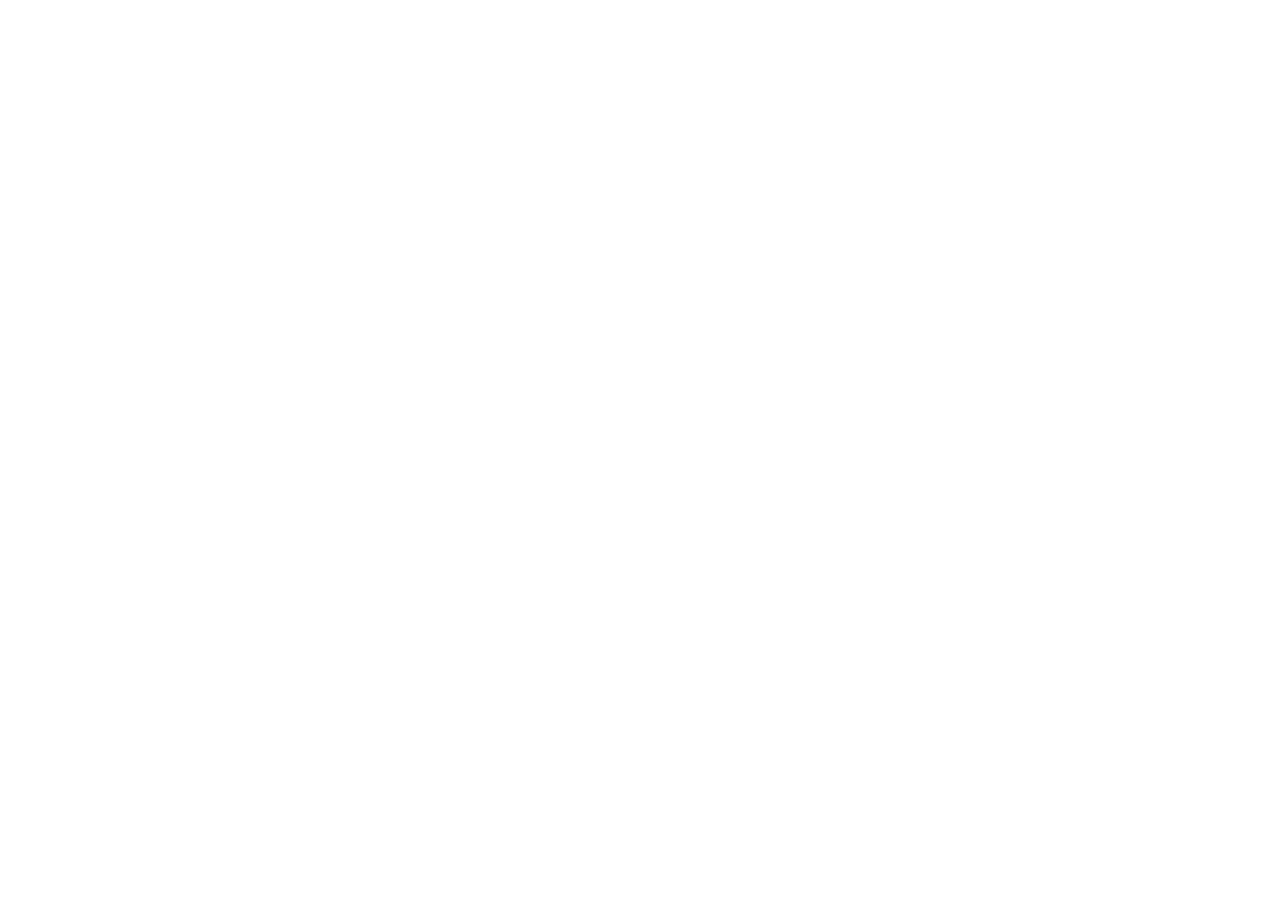
==== index.html @ 8c6da704 "init project" ====
<!DOCTYPE html>
<html lang="en">
<head>
  <meta charset="UTF-8">
  <meta http-equiv="X-UA-Compatible" content="IE=edge">
  <meta name="viewport" content="width=device-width, initial-scale=1.0">
  <title>Document</title>
</head>
<body>
  
</body>
</html>
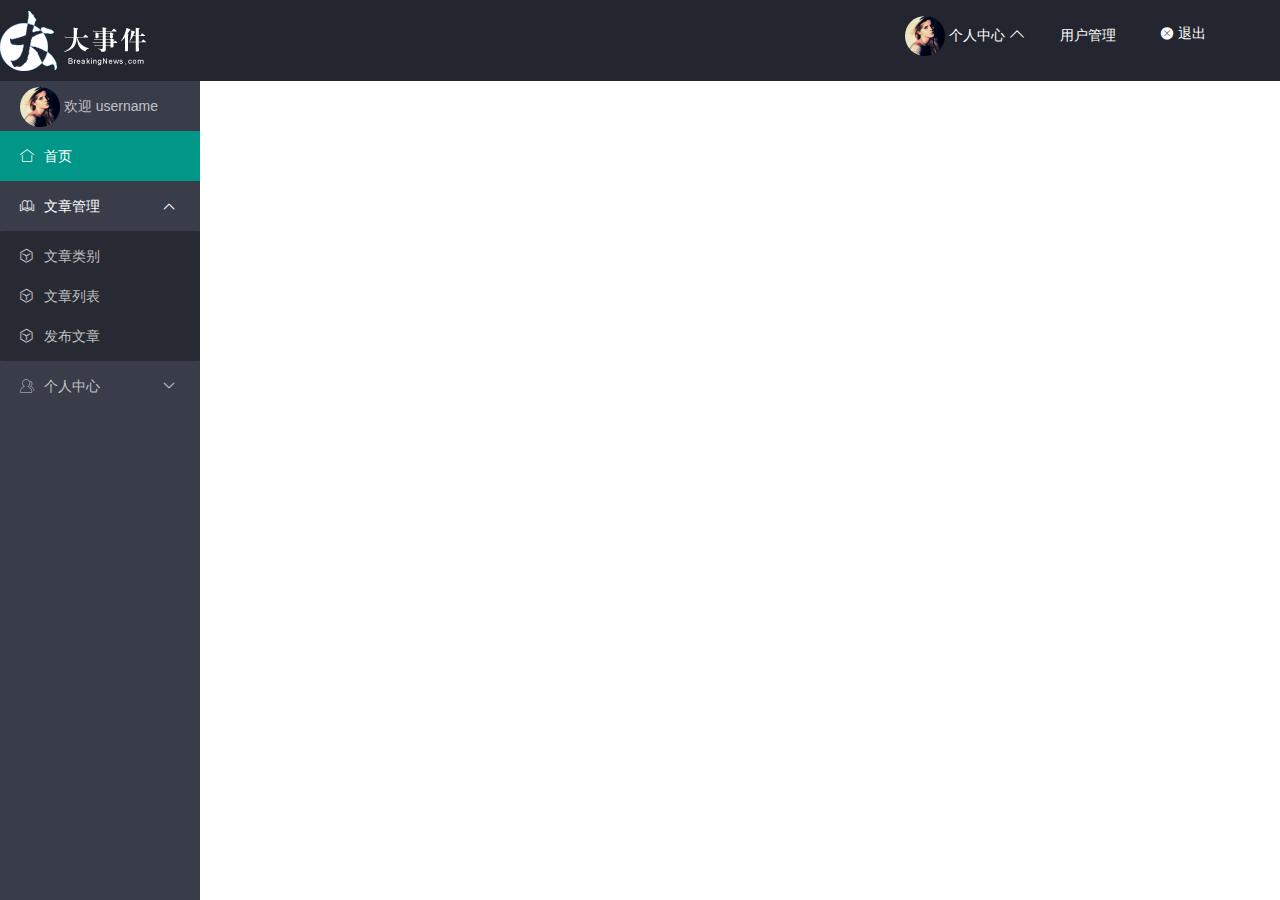
==== commit 08579311: "index.html is over" ====
--- a/index.html
+++ b/index.html
@@ -1,12 +1,72 @@
 <!DOCTYPE html>
 <html lang="en">
+
 <head>
   <meta charset="UTF-8">
   <meta http-equiv="X-UA-Compatible" content="IE=edge">
   <meta name="viewport" content="width=device-width, initial-scale=1.0">
   <title>Document</title>
+  <script src="./assets/lib/jquery.js"></script>
+  <link rel="stylesheet" href="./assets/lib/layui/css/layui.css">
+  <link rel="stylesheet" href="./assets/css/index.css">
+  <script src="./assets/lib/layui/layui.js"></script>
 </head>
+
 <body>
-  
+  <div class="nav">
+    <img class="logo" src="./assets/images/logo.png" alt="">
+    <div class="layui-tab layui-tab-brief" lay-filter="docDemoTabBrief">
+      <ul class="layui-tab-title">
+        <li class=" usernews" id="demo1">
+          <img class="userimg" src="./assets/images/sample.jpg" alt="">
+          <span>个人中心</span>
+          <i class="layui-icon layui-icon-up" id="icon"></i>
+          <i class="layui-icon layui-icon-down" id="icon-down" style="display: none;"></i>
+          <i class="layui-icon layui-font-12"></i>
+        </li>
+        <li class="usermag">
+          <span>用户管理</span>
+        </li>
+        <li class="back">
+          <i class="layui-icon layui-icon-close-fill"></i>
+          <span style="top: -9px !important;">退出</span>
+        </li>
+      </ul>
+    </div>
+  </div>
+  <div class="side">
+    <ul class="layui-nav layui-nav-tree layui-nav-side" lay-filter="test">
+      <!-- 侧边导航: <ul class="layui-nav layui-nav-tree layui-nav-side"> -->
+      <li class="layui-nav-item">
+        <a href="javascript:;"  style="background-color: #393D49 !important;">
+          <img class="userimg" src="./assets/images/sample.jpg" alt="">
+          欢迎<span> username</span>
+        </a>
+      </li>
+      <li class="layui-nav-item layui-this">
+        <a href="#"><i class="layui-icon layui-icon-home"></i>首页</a>
+      </li>
+      <li class="layui-nav-item layui-nav-itemed">
+        <a href="javascript:;"><i class="layui-icon layui-icon-read"></i>文章管理</a>
+        <dl class="layui-nav-child">
+          <dd><a href="javascript:;"><i class="layui-icon layui-icon-component"></i>文章类别</a></dd>
+          <dd><a href="javascript:;"><i class="layui-icon layui-icon-component"></i>文章列表</a></dd>
+          <dd><a href="javascript:;"><i class="layui-icon layui-icon-component"></i>发布文章</a></dd>
+        </dl>
+      </li>
+      <li class="layui-nav-item">
+        <a href="javascript:;"><i class="layui-icon layui-icon-user"></i>个人中心</a>
+        <dl class="layui-nav-child">
+          <dd><a href="javascript:;"><i class="layui-icon layui-icon-component"></i>基本资料</a></dd>
+          <dd><a href="javascript:;"><i class="layui-icon layui-icon-component"></i>更换头像</a></dd>
+          <dd><a href="javascript:;"><i class="layui-icon layui-icon-component"></i>重置密码</a></dd>
+        </dl>
+      </li>
+
+    </ul>
+  </div>
 </body>
+<script src="./assets/js/baseAPI.js"></script>
+<script src="./assets/js/index.js"></script>
+
 </html>--- a/assets/lib/layui/css/layui.css
+++ b/assets/lib/layui/css/layui.css
@@ -0,0 +1 @@
+blockquote,body,button,dd,div,dl,dt,form,h1,h2,h3,h4,h5,h6,input,li,ol,p,pre,td,textarea,th,ul{margin:0;padding:0;-webkit-tap-highlight-color:rgba(0,0,0,0)}a:active,a:hover{outline:0}img{display:inline-block;border:none;vertical-align:middle}li{list-style:none}table{border-collapse:collapse;border-spacing:0}h1,h2,h3{font-weight:400}h4,h5,h6{font-size:100%;font-weight:400}button,input,select,textarea{font-size:100%}button,input,optgroup,option,select,textarea{font-family:inherit;font-size:inherit;font-style:inherit;font-weight:inherit;outline:0}pre{white-space:pre-wrap;white-space:-moz-pre-wrap;white-space:-pre-wrap;white-space:-o-pre-wrap;word-wrap:break-word}body{line-height:1.6;color:#333;color:rgba(0,0,0,.85);font:14px Helvetica Neue,Helvetica,PingFang SC,Tahoma,Arial,sans-serif}hr{height:0;line-height:0;margin:10px 0;padding:0;border:none!important;border-bottom:1px solid #eee!important;clear:both;overflow:hidden;background:0 0}a{color:#333;text-decoration:none}a:hover{color:#777}a cite{font-style:normal;*cursor:pointer}.layui-border-box,.layui-border-box *{box-sizing:border-box}.layui-box,.layui-box *{box-sizing:content-box}.layui-clear{clear:both;*zoom:1}.layui-clear:after{content:'\20';clear:both;*zoom:1;display:block;height:0}.layui-inline{position:relative;display:inline-block;*display:inline;*zoom:1;vertical-align:middle}.layui-edge{position:relative;display:inline-block;vertical-align:middle;width:0;height:0;border-width:6px;border-style:dashed;border-color:transparent;overflow:hidden}.layui-edge-top{top:-4px;border-bottom-color:#999;border-bottom-style:solid}.layui-edge-right{border-left-color:#999;border-left-style:solid}.layui-edge-bottom{top:2px;border-top-color:#999;border-top-style:solid}.layui-edge-left{border-right-color:#999;border-right-style:solid}.layui-elip{text-overflow:ellipsis;overflow:hidden;white-space:nowrap}.layui-disabled,.layui-icon,.layui-unselect{-moz-user-select:none;-webkit-user-select:none;-ms-user-select:none}.layui-disabled,.layui-disabled:hover{color:#d2d2d2!important;cursor:not-allowed!important}.layui-circle{border-radius:100%}.layui-show{display:block!important}.layui-hide{display:none!important}.layui-show-v{visibility:visible!important}.layui-hide-v{visibility:hidden!important}@font-face{font-family:layui-icon;src:url(../font/iconfont.eot?v=256);src:url(../font/iconfont.eot?v=256#iefix) format('embedded-opentype'),url(../font/iconfont.woff2?v=256) format('woff2'),url(../font/iconfont.woff?v=256) format('woff'),url(../font/iconfont.ttf?v=256) format('truetype'),url(../font/iconfont.svg?v=256#layui-icon) format('svg')}.layui-icon{font-family:layui-icon!important;font-size:16px;font-style:normal;-webkit-font-smoothing:antialiased;-moz-osx-font-smoothing:grayscale}.layui-icon-reply-fill:before{content:"\e611"}.layui-icon-set-fill:before{content:"\e614"}.layui-icon-menu-fill:before{content:"\e60f"}.layui-icon-search:before{content:"\e615"}.layui-icon-share:before{content:"\e641"}.layui-icon-set-sm:before{content:"\e620"}.layui-icon-engine:before{content:"\e628"}.layui-icon-close:before{content:"\1006"}.layui-icon-close-fill:before{content:"\1007"}.layui-icon-chart-screen:before{content:"\e629"}.layui-icon-star:before{content:"\e600"}.layui-icon-circle-dot:before{content:"\e617"}.layui-icon-chat:before{content:"\e606"}.layui-icon-release:before{content:"\e609"}.layui-icon-list:before{content:"\e60a"}.layui-icon-chart:before{content:"\e62c"}.layui-icon-ok-circle:before{content:"\1005"}.layui-icon-layim-theme:before{content:"\e61b"}.layui-icon-table:before{content:"\e62d"}.layui-icon-right:before{content:"\e602"}.layui-icon-left:before{content:"\e603"}.layui-icon-cart-simple:before{content:"\e698"}.layui-icon-face-cry:before{content:"\e69c"}.layui-icon-face-smile:before{content:"\e6af"}.layui-icon-survey:before{content:"\e6b2"}.layui-icon-tree:before{content:"\e62e"}.layui-icon-ie:before{content:"\e7bb"}.layui-icon-upload-circle:before{content:"\e62f"}.layui-icon-add-circle:before{content:"\e61f"}.layui-icon-download-circle:before{content:"\e601"}.layui-icon-templeate-1:before{content:"\e630"}.layui-icon-util:before{content:"\e631"}.layui-icon-face-surprised:before{content:"\e664"}.layui-icon-edit:before{content:"\e642"}.layui-icon-speaker:before{content:"\e645"}.layui-icon-down:before{content:"\e61a"}.layui-icon-file:before{content:"\e621"}.layui-icon-layouts:before{content:"\e632"}.layui-icon-rate-half:before{content:"\e6c9"}.layui-icon-add-circle-fine:before{content:"\e608"}.layui-icon-prev-circle:before{content:"\e633"}.layui-icon-read:before{content:"\e705"}.layui-icon-404:before{content:"\e61c"}.layui-icon-carousel:before{content:"\e634"}.layui-icon-help:before{content:"\e607"}.layui-icon-code-circle:before{content:"\e635"}.layui-icon-windows:before{content:"\e67f"}.layui-icon-water:before{content:"\e636"}.layui-icon-username:before{content:"\e66f"}.layui-icon-find-fill:before{content:"\e670"}.layui-icon-about:before{content:"\e60b"}.layui-icon-location:before{content:"\e715"}.layui-icon-up:before{content:"\e619"}.layui-icon-pause:before{content:"\e651"}.layui-icon-date:before{content:"\e637"}.layui-icon-layim-uploadfile:before{content:"\e61d"}.layui-icon-delete:before{content:"\e640"}.layui-icon-play:before{content:"\e652"}.layui-icon-top:before{content:"\e604"}.layui-icon-firefox:before{content:"\e686"}.layui-icon-friends:before{content:"\e612"}.layui-icon-refresh-3:before{content:"\e9aa"}.layui-icon-ok:before{content:"\e605"}.layui-icon-layer:before{content:"\e638"}.layui-icon-face-smile-fine:before{content:"\e60c"}.layui-icon-dollar:before{content:"\e659"}.layui-icon-group:before{content:"\e613"}.layui-icon-layim-download:before{content:"\e61e"}.layui-icon-picture-fine:before{content:"\e60d"}.layui-icon-link:before{content:"\e64c"}.layui-icon-diamond:before{content:"\e735"}.layui-icon-log:before{content:"\e60e"}.layui-icon-key:before{content:"\e683"}.layui-icon-rate-solid:before{content:"\e67a"}.layui-icon-fonts-del:before{content:"\e64f"}.layui-icon-unlink:before{content:"\e64d"}.layui-icon-fonts-clear:before{content:"\e639"}.layui-icon-triangle-r:before{content:"\e623"}.layui-icon-circle:before{content:"\e63f"}.layui-icon-radio:before{content:"\e643"}.layui-icon-align-center:before{content:"\e647"}.layui-icon-align-right:before{content:"\e648"}.layui-icon-align-left:before{content:"\e649"}.layui-icon-loading-1:before{content:"\e63e"}.layui-icon-return:before{content:"\e65c"}.layui-icon-fonts-strong:before{content:"\e62b"}.layui-icon-upload:before{content:"\e67c"}.layui-icon-dialogue:before{content:"\e63a"}.layui-icon-video:before{content:"\e6ed"}.layui-icon-headset:before{content:"\e6fc"}.layui-icon-cellphone-fine:before{content:"\e63b"}.layui-icon-add-1:before{content:"\e654"}.layui-icon-face-smile-b:before{content:"\e650"}.layui-icon-fonts-html:before{content:"\e64b"}.layui-icon-screen-full:before{content:"\e622"}.layui-icon-form:before{content:"\e63c"}.layui-icon-cart:before{content:"\e657"}.layui-icon-camera-fill:before{content:"\e65d"}.layui-icon-tabs:before{content:"\e62a"}.layui-icon-heart-fill:before{content:"\e68f"}.layui-icon-fonts-code:before{content:"\e64e"}.layui-icon-ios:before{content:"\e680"}.layui-icon-at:before{content:"\e687"}.layui-icon-fire:before{content:"\e756"}.layui-icon-set:before{content:"\e716"}.layui-icon-fonts-u:before{content:"\e646"}.layui-icon-triangle-d:before{content:"\e625"}.layui-icon-tips:before{content:"\e702"}.layui-icon-picture:before{content:"\e64a"}.layui-icon-more-vertical:before{content:"\e671"}.layui-icon-bluetooth:before{content:"\e689"}.layui-icon-flag:before{content:"\e66c"}.layui-icon-loading:before{content:"\e63d"}.layui-icon-fonts-i:before{content:"\e644"}.layui-icon-refresh-1:before{content:"\e666"}.layui-icon-rmb:before{content:"\e65e"}.layui-icon-addition:before{content:"\e624"}.layui-icon-home:before{content:"\e68e"}.layui-icon-time:before{content:"\e68d"}.layui-icon-user:before{content:"\e770"}.layui-icon-notice:before{content:"\e667"}.layui-icon-chrome:before{content:"\e68a"}.layui-icon-edge:before{content:"\e68b"}.layui-icon-login-weibo:before{content:"\e675"}.layui-icon-voice:before{content:"\e688"}.layui-icon-upload-drag:before{content:"\e681"}.layui-icon-login-qq:before{content:"\e676"}.layui-icon-snowflake:before{content:"\e6b1"}.layui-icon-heart:before{content:"\e68c"}.layui-icon-logout:before{content:"\e682"}.layui-icon-file-b:before{content:"\e655"}.layui-icon-template:before{content:"\e663"}.layui-icon-transfer:before{content:"\e691"}.layui-icon-auz:before{content:"\e672"}.layui-icon-console:before{content:"\e665"}.layui-icon-app:before{content:"\e653"}.layui-icon-prev:before{content:"\e65a"}.layui-icon-website:before{content:"\e7ae"}.layui-icon-next:before{content:"\e65b"}.layui-icon-component:before{content:"\e857"}.layui-icon-android:before{content:"\e684"}.layui-icon-more:before{content:"\e65f"}.layui-icon-login-wechat:before{content:"\e677"}.layui-icon-shrink-right:before{content:"\e668"}.layui-icon-spread-left:before{content:"\e66b"}.layui-icon-camera:before{content:"\e660"}.layui-icon-note:before{content:"\e66e"}.layui-icon-refresh:before{content:"\e669"}.layui-icon-female:before{content:"\e661"}.layui-icon-male:before{content:"\e662"}.layui-icon-screen-restore:before{content:"\e758"}.layui-icon-password:before{content:"\e673"}.layui-icon-senior:before{content:"\e674"}.layui-icon-theme:before{content:"\e66a"}.layui-icon-tread:before{content:"\e6c5"}.layui-icon-praise:before{content:"\e6c6"}.layui-icon-star-fill:before{content:"\e658"}.layui-icon-rate:before{content:"\e67b"}.layui-icon-template-1:before{content:"\e656"}.layui-icon-vercode:before{content:"\e679"}.layui-icon-service:before{content:"\e626"}.layui-icon-cellphone:before{content:"\e678"}.layui-icon-print:before{content:"\e66d"}.layui-icon-cols:before{content:"\e610"}.layui-icon-wifi:before{content:"\e7e0"}.layui-icon-export:before{content:"\e67d"}.layui-icon-rss:before{content:"\e808"}.layui-icon-slider:before{content:"\e714"}.layui-icon-email:before{content:"\e618"}.layui-icon-subtraction:before{content:"\e67e"}.layui-icon-mike:before{content:"\e6dc"}.layui-icon-light:before{content:"\e748"}.layui-icon-gift:before{content:"\e627"}.layui-icon-mute:before{content:"\e685"}.layui-icon-reduce-circle:before{content:"\e616"}.layui-icon-music:before{content:"\e690"}.layui-main{position:relative;width:1160px;margin:0 auto}.layui-header{position:relative;z-index:1000;height:60px}.layui-header a:hover{transition:all .5s;-webkit-transition:all .5s}.layui-side{position:fixed;left:0;top:0;bottom:0;z-index:999;width:200px;overflow-x:hidden}.layui-side-scroll{position:relative;width:220px;height:100%;overflow-x:hidden}.layui-body{position:relative;left:200px;right:0;top:0;bottom:0;z-index:900;width:auto;box-sizing:border-box}.layui-layout-body{overflow-x:hidden}.layui-layout-admin .layui-header{position:fixed;top:0;left:0;right:0;background-color:#23262e}.layui-layout-admin .layui-side{top:60px;width:200px;overflow-x:hidden}.layui-layout-admin .layui-body{position:absolute;top:60px;padding-bottom:44px}.layui-layout-admin .layui-main{width:auto;margin:0 15px}.layui-layout-admin .layui-footer{position:fixed;left:200px;right:0;bottom:0;z-index:990;height:44px;line-height:44px;padding:0 15px;box-shadow:-1px 0 4px rgb(0 0 0 / 12%);background-color:#fafafa}.layui-layout-admin .layui-logo{position:absolute;left:0;top:0;width:200px;height:100%;line-height:60px;text-align:center;color:#009688;font-size:16px;box-shadow:0 1px 2px 0 rgb(0 0 0 / 15%)}.layui-layout-admin .layui-header .layui-nav{background:0 0}.layui-layout-left{position:absolute!important;left:200px;top:0}.layui-layout-right{position:absolute!important;right:0;top:0}.layui-container{position:relative;margin:0 auto;box-sizing:border-box}.layui-fluid{position:relative;margin:0 auto;padding:0 15px}.layui-row:after,.layui-row:before{content:"";display:block;clear:both}.layui-col-lg1,.layui-col-lg10,.layui-col-lg11,.layui-col-lg12,.layui-col-lg2,.layui-col-lg3,.layui-col-lg4,.layui-col-lg5,.layui-col-lg6,.layui-col-lg7,.layui-col-lg8,.layui-col-lg9,.layui-col-md1,.layui-col-md10,.layui-col-md11,.layui-col-md12,.layui-col-md2,.layui-col-md3,.layui-col-md4,.layui-col-md5,.layui-col-md6,.layui-col-md7,.layui-col-md8,.layui-col-md9,.layui-col-sm1,.layui-col-sm10,.layui-col-sm11,.layui-col-sm12,.layui-col-sm2,.layui-col-sm3,.layui-col-sm4,.layui-col-sm5,.layui-col-sm6,.layui-col-sm7,.layui-col-sm8,.layui-col-sm9,.layui-col-xs1,.layui-col-xs10,.layui-col-xs11,.layui-col-xs12,.layui-col-xs2,.layui-col-xs3,.layui-col-xs4,.layui-col-xs5,.layui-col-xs6,.layui-col-xs7,.layui-col-xs8,.layui-col-xs9{position:relative;display:block;box-sizing:border-box}.layui-col-xs1,.layui-col-xs10,.layui-col-xs11,.layui-col-xs12,.layui-col-xs2,.layui-col-xs3,.layui-col-xs4,.layui-col-xs5,.layui-col-xs6,.layui-col-xs7,.layui-col-xs8,.layui-col-xs9{float:left}.layui-col-xs1{width:8.33333333%}.layui-col-xs2{width:16.66666667%}.layui-col-xs3{width:25%}.layui-col-xs4{width:33.33333333%}.layui-col-xs5{width:41.66666667%}.layui-col-xs6{width:50%}.layui-col-xs7{width:58.33333333%}.layui-col-xs8{width:66.66666667%}.layui-col-xs9{width:75%}.layui-col-xs10{width:83.33333333%}.layui-col-xs11{width:91.66666667%}.layui-col-xs12{width:100%}.layui-col-xs-offset1{margin-left:8.33333333%}.layui-col-xs-offset2{margin-left:16.66666667%}.layui-col-xs-offset3{margin-left:25%}.layui-col-xs-offset4{margin-left:33.33333333%}.layui-col-xs-offset5{margin-left:41.66666667%}.layui-col-xs-offset6{margin-left:50%}.layui-col-xs-offset7{margin-left:58.33333333%}.layui-col-xs-offset8{margin-left:66.66666667%}.layui-col-xs-offset9{margin-left:75%}.layui-col-xs-offset10{margin-left:83.33333333%}.layui-col-xs-offset11{margin-left:91.66666667%}.layui-col-xs-offset12{margin-left:100%}@media screen and (max-width:767.98px){.layui-container{padding:0 15px}.layui-hide-xs{display:none!important}.layui-show-xs-block{display:block!important}.layui-show-xs-inline{display:inline!important}.layui-show-xs-inline-block{display:inline-block!important}}@media screen and (min-width:768px){.layui-container{width:720px}.layui-hide-sm{display:none!important}.layui-show-sm-block{display:block!important}.layui-show-sm-inline{display:inline!important}.layui-show-sm-inline-block{display:inline-block!important}.layui-col-sm1,.layui-col-sm10,.layui-col-sm11,.layui-col-sm12,.layui-col-sm2,.layui-col-sm3,.layui-col-sm4,.layui-col-sm5,.layui-col-sm6,.layui-col-sm7,.layui-col-sm8,.layui-col-sm9{float:left}.layui-col-sm1{width:8.33333333%}.layui-col-sm2{width:16.66666667%}.layui-col-sm3{width:25%}.layui-col-sm4{width:33.33333333%}.layui-col-sm5{width:41.66666667%}.layui-col-sm6{width:50%}.layui-col-sm7{width:58.33333333%}.layui-col-sm8{width:66.66666667%}.layui-col-sm9{width:75%}.layui-col-sm10{width:83.33333333%}.layui-col-sm11{width:91.66666667%}.layui-col-sm12{width:100%}.layui-col-sm-offset1{margin-left:8.33333333%}.layui-col-sm-offset2{margin-left:16.66666667%}.layui-col-sm-offset3{margin-left:25%}.layui-col-sm-offset4{margin-left:33.33333333%}.layui-col-sm-offset5{margin-left:41.66666667%}.layui-col-sm-offset6{margin-left:50%}.layui-col-sm-offset7{margin-left:58.33333333%}.layui-col-sm-offset8{margin-left:66.66666667%}.layui-col-sm-offset9{margin-left:75%}.layui-col-sm-offset10{margin-left:83.33333333%}.layui-col-sm-offset11{margin-left:91.66666667%}.layui-col-sm-offset12{margin-left:100%}}@media screen and (min-width:992px){.layui-container{width:960px}.layui-hide-md{display:none!important}.layui-show-md-block{display:block!important}.layui-show-md-inline{display:inline!important}.layui-show-md-inline-block{display:inline-block!important}.layui-col-md1,.layui-col-md10,.layui-col-md11,.layui-col-md12,.layui-col-md2,.layui-col-md3,.layui-col-md4,.layui-col-md5,.layui-col-md6,.layui-col-md7,.layui-col-md8,.layui-col-md9{float:left}.layui-col-md1{width:8.33333333%}.layui-col-md2{width:16.66666667%}.layui-col-md3{width:25%}.layui-col-md4{width:33.33333333%}.layui-col-md5{width:41.66666667%}.layui-col-md6{width:50%}.layui-col-md7{width:58.33333333%}.layui-col-md8{width:66.66666667%}.layui-col-md9{width:75%}.layui-col-md10{width:83.33333333%}.layui-col-md11{width:91.66666667%}.layui-col-md12{width:100%}.layui-col-md-offset1{margin-left:8.33333333%}.layui-col-md-offset2{margin-left:16.66666667%}.layui-col-md-offset3{margin-left:25%}.layui-col-md-offset4{margin-left:33.33333333%}.layui-col-md-offset5{margin-left:41.66666667%}.layui-col-md-offset6{margin-left:50%}.layui-col-md-offset7{margin-left:58.33333333%}.layui-col-md-offset8{margin-left:66.66666667%}.layui-col-md-offset9{margin-left:75%}.layui-col-md-offset10{margin-left:83.33333333%}.layui-col-md-offset11{margin-left:91.66666667%}.layui-col-md-offset12{margin-left:100%}}@media screen and (min-width:1200px){.layui-container{width:1150px}.layui-hide-lg{display:none!important}.layui-show-lg-block{display:block!important}.layui-show-lg-inline{display:inline!important}.layui-show-lg-inline-block{display:inline-block!important}.layui-col-lg1,.layui-col-lg10,.layui-col-lg11,.layui-col-lg12,.layui-col-lg2,.layui-col-lg3,.layui-col-lg4,.layui-col-lg5,.layui-col-lg6,.layui-col-lg7,.layui-col-lg8,.layui-col-lg9{float:left}.layui-col-lg1{width:8.33333333%}.layui-col-lg2{width:16.66666667%}.layui-col-lg3{width:25%}.layui-col-lg4{width:33.33333333%}.layui-col-lg5{width:41.66666667%}.layui-col-lg6{width:50%}.layui-col-lg7{width:58.33333333%}.layui-col-lg8{width:66.66666667%}.layui-col-lg9{width:75%}.layui-col-lg10{width:83.33333333%}.layui-col-lg11{width:91.66666667%}.layui-col-lg12{width:100%}.layui-col-lg-offset1{margin-left:8.33333333%}.layui-col-lg-offset2{margin-left:16.66666667%}.layui-col-lg-offset3{margin-left:25%}.layui-col-lg-offset4{margin-left:33.33333333%}.layui-col-lg-offset5{margin-left:41.66666667%}.layui-col-lg-offset6{margin-left:50%}.layui-col-lg-offset7{margin-left:58.33333333%}.layui-col-lg-offset8{margin-left:66.66666667%}.layui-col-lg-offset9{margin-left:75%}.layui-col-lg-offset10{margin-left:83.33333333%}.layui-col-lg-offset11{margin-left:91.66666667%}.layui-col-lg-offset12{margin-left:100%}}.layui-col-space1{margin:-.5px}.layui-col-space1>*{padding:.5px}.layui-col-space2{margin:-1px}.layui-col-space2>*{padding:1px}.layui-col-space4{margin:-2px}.layui-col-space4>*{padding:2px}.layui-col-space5{margin:-2.5px}.layui-col-space5>*{padding:2.5px}.layui-col-space6{margin:-3px}.layui-col-space6>*{padding:3px}.layui-col-space8{margin:-4px}.layui-col-space8>*{padding:4px}.layui-col-space10{margin:-5px}.layui-col-space10>*{padding:5px}.layui-col-space12{margin:-6px}.layui-col-space12>*{padding:6px}.layui-col-space14{margin:-7px}.layui-col-space14>*{padding:7px}.layui-col-space15{margin:-7.5px}.layui-col-space15>*{padding:7.5px}.layui-col-space16{margin:-8px}.layui-col-space16>*{padding:8px}.layui-col-space18{margin:-9px}.layui-col-space18>*{padding:9px}.layui-col-space20{margin:-10px}.layui-col-space20>*{padding:10px}.layui-col-space22{margin:-11px}.layui-col-space22>*{padding:11px}.layui-col-space24{margin:-12px}.layui-col-space24>*{padding:12px}.layui-col-space25{margin:-12.5px}.layui-col-space25>*{padding:12.5px}.layui-col-space26{margin:-13px}.layui-col-space26>*{padding:13px}.layui-col-space28{margin:-14px}.layui-col-space28>*{padding:14px}.layui-col-space30{margin:-15px}.layui-col-space30>*{padding:15px}.layui-btn,.layui-input,.layui-select,.layui-textarea,.layui-upload-button{outline:0;-webkit-appearance:none;transition:all .3s;-webkit-transition:all .3s;box-sizing:border-box}.layui-elem-quote{margin-bottom:10px;padding:15px;line-height:1.6;border-left:5px solid #5fb878;border-radius:0 2px 2px 0;background-color:#fafafa}.layui-quote-nm{border-style:solid;border-width:1px;border-left-width:5px;background:0 0}.layui-elem-field{margin-bottom:10px;padding:0;border-width:1px;border-style:solid}.layui-elem-field legend{margin-left:20px;padding:0 10px;font-size:20px;font-weight:300}.layui-field-title{margin:10px 0 20px;border-width:0;border-top-width:1px}.layui-field-box{padding:15px}.layui-field-title .layui-field-box{padding:10px 0}.layui-progress{position:relative;height:6px;border-radius:20px;background-color:#eee}.layui-progress-bar{position:absolute;left:0;top:0;width:0;max-width:100%;height:6px;border-radius:20px;text-align:right;background-color:#5fb878;transition:all .3s;-webkit-transition:all .3s}.layui-progress-big,.layui-progress-big .layui-progress-bar{height:18px;line-height:18px}.layui-progress-text{position:relative;top:-20px;line-height:18px;font-size:12px;color:#5f5f5f}.layui-progress-big .layui-progress-text{position:static;padding:0 10px;color:#fff}.layui-collapse{border-width:1px;border-style:solid;border-radius:2px}.layui-colla-content,.layui-colla-item{border-top-width:1px;border-top-style:solid}.layui-colla-item:first-child{border-top:none}.layui-colla-title{position:relative;height:42px;line-height:42px;padding:0 15px 0 35px;color:#333;background-color:#fafafa;cursor:pointer;font-size:14px;overflow:hidden}.layui-colla-content{display:none;padding:10px 15px;line-height:1.6;color:#5f5f5f}.layui-colla-icon{position:absolute;left:15px;top:0;font-size:14px}.layui-card{margin-bottom:15px;border-radius:2px;background-color:#fff;box-shadow:0 1px 2px 0 rgba(0,0,0,.05)}.layui-card:last-child{margin-bottom:0}.layui-card-header{position:relative;height:42px;line-height:42px;padding:0 15px;border-bottom:1px solid #f6f6f6;color:#333;border-radius:2px 2px 0 0;font-size:14px}.layui-card-body{position:relative;padding:10px 15px;line-height:24px}.layui-card-body[pad15]{padding:15px}.layui-card-body[pad20]{padding:20px}.layui-card-body .layui-table{margin:5px 0}.layui-card .layui-tab{margin:0}.layui-panel{position:relative;border-width:1px;border-style:solid;border-radius:2px;box-shadow:1px 1px 4px rgb(0 0 0 / 8%);background-color:#fff;color:#5f5f5f}.layui-panel-window{position:relative;padding:15px;border-radius:0;border-top:5px solid #eee;background-color:#fff}.layui-auxiliar-moving{position:fixed;left:0;right:0;top:0;bottom:0;width:100%;height:100%;background:0 0;z-index:9999999999}.layui-bg-red{background-color:#ff5722!important;color:#fff!important}.layui-bg-orange{background-color:#ffb800!important;color:#fff!important}.layui-bg-green{background-color:#009688!important;color:#fff!important}.layui-bg-cyan{background-color:#2f4056!important;color:#fff!important}.layui-bg-blue{background-color:#1e9fff!important;color:#fff!important}.layui-bg-black{background-color:#393d49!important;color:#fff!important}.layui-bg-gray{background-color:#fafafa!important;color:#5f5f5f!important}.layui-badge-rim,.layui-border,.layui-colla-content,.layui-colla-item,.layui-collapse,.layui-elem-field,.layui-form-pane .layui-form-item[pane],.layui-form-pane .layui-form-label,.layui-input,.layui-layedit,.layui-layedit-tool,.layui-panel,.layui-quote-nm,.layui-select,.layui-tab-bar,.layui-tab-card,.layui-tab-title,.layui-tab-title .layui-this:after,.layui-textarea{border-color:#eee}.layui-border{border-width:1px;border-style:solid;color:#5f5f5f!important}.layui-border-red{border-width:1px;border-style:solid;border-color:#ff5722!important;color:#ff5722!important}.layui-border-orange{border-width:1px;border-style:solid;border-color:#ffb800!important;color:#ffb800!important}.layui-border-green{border-width:1px;border-style:solid;border-color:#009688!important;color:#009688!important}.layui-border-cyan{border-width:1px;border-style:solid;border-color:#2f4056!important;color:#2f4056!important}.layui-border-blue{border-width:1px;border-style:solid;border-color:#1e9fff!important;color:#1e9fff!important}.layui-border-black{border-width:1px;border-style:solid;border-color:#393d49!important;color:#393d49!important}.layui-timeline-item:before{background-color:#eee}.layui-text{line-height:1.6;font-size:14px;color:#5f5f5f}.layui-text h1,.layui-text h2,.layui-text h3,.layui-text h4,.layui-text h5,.layui-text h6{font-weight:500;color:#333}.layui-text h1{font-size:32px}.layui-text h2{font-size:24px}.layui-text h3{font-size:18px}.layui-text h4{font-size:16px}.layui-text h5{font-size:14px}.layui-text h6{font-size:13px}.layui-text a:not(.layui-btn){color:#01aaed}.layui-text a:not(.layui-btn):hover{text-decoration:underline}.layui-text ol,.layui-text ul{padding:5px 0 5px 15px}.layui-text ul li{margin-top:5px;list-style-type:disc}.layui-text ol li{margin-top:5px;list-style-type:decimal}.layui-text em,.layui-word-aux{color:#999!important;padding-left:5px!important;padding-right:5px!important}.layui-text p{margin:15px 0}.layui-text p:first-child{margin-top:0}.layui-text p:last-child{margin-bottom:0}.layui-text blockquote:not(.layui-elem-quote){padding:5px 15px;border-left:5px solid #eee}.layui-text pre:not(.layui-code){padding:15px;font-family:Lucida Console,Consolas,Courier New;background-color:#fafafa}.layui-font-12{font-size:12px!important}.layui-font-14{font-size:14px!important}.layui-font-16{font-size:16px!important}.layui-font-18{font-size:18px!important}.layui-font-20{font-size:20px!important}.layui-font-red{color:#ff5722!important}.layui-font-orange{color:#ffb800!important}.layui-font-green{color:#009688!important}.layui-font-cyan{color:#2f4056!important}.layui-font-blue{color:#01aaed!important}.layui-font-black{color:#000!important}.layui-font-gray{color:#c2c2c2!important}.layui-btn{display:inline-block;vertical-align:middle;height:38px;line-height:38px;border:1px solid transparent;padding:0 18px;background-color:#009688;color:#fff;white-space:nowrap;text-align:center;font-size:14px;border-radius:2px;cursor:pointer;-moz-user-select:none;-webkit-user-select:none;-ms-user-select:none}.layui-btn:hover{opacity:.8;filter:alpha(opacity=80);color:#fff}.layui-btn:active{opacity:1;filter:alpha(opacity=100)}.layui-btn+.layui-btn{margin-left:10px}.layui-btn-container{font-size:0}.layui-btn-container .layui-btn{margin-right:10px;margin-bottom:10px}.layui-btn-container .layui-btn+.layui-btn{margin-left:0}.layui-table .layui-btn-container .layui-btn{margin-bottom:9px}.layui-btn-radius{border-radius:100px}.layui-btn .layui-icon{padding:0 2px;vertical-align:middle\0;vertical-align:bottom}.layui-btn-primary{border-color:#d2d2d2;background:0 0;color:#5f5f5f}.layui-btn-primary:hover{border-color:#009688;color:#333}.layui-btn-normal{background-color:#1e9fff}.layui-btn-warm{background-color:#ffb800}.layui-btn-danger{background-color:#ff5722}.layui-btn-checked{background-color:#5fb878}.layui-btn-disabled,.layui-btn-disabled:active,.layui-btn-disabled:hover{border-color:#eee!important;background-color:#fbfbfb!important;color:#d2d2d2!important;cursor:not-allowed!important;opacity:1}.layui-btn-lg{height:44px;line-height:44px;padding:0 25px;font-size:16px}.layui-btn-sm{height:30px;line-height:30px;padding:0 10px;font-size:12px}.layui-btn-xs{height:22px;line-height:22px;padding:0 5px;font-size:12px}.layui-btn-xs i{font-size:12px!important}.layui-btn-group{display:inline-block;vertical-align:middle;font-size:0}.layui-btn-group .layui-btn{margin-left:0!important;margin-right:0!important;border-left:1px solid rgba(255,255,255,.5);border-radius:0}.layui-btn-group .layui-btn-primary{border-left:none}.layui-btn-group .layui-btn-primary:hover{border-color:#d2d2d2;color:#009688}.layui-btn-group .layui-btn:first-child{border-left:none;border-radius:2px 0 0 2px}.layui-btn-group .layui-btn-primary:first-child{border-left:1px solid #d2d2d2}.layui-btn-group .layui-btn:last-child{border-radius:0 2px 2px 0}.layui-btn-group .layui-btn+.layui-btn{margin-left:0}.layui-btn-group+.layui-btn-group{margin-left:10px}.layui-btn-fluid{width:100%}.layui-input,.layui-select,.layui-textarea{height:38px;line-height:1.3;line-height:38px\9;border-width:1px;border-style:solid;background-color:#fff;color:rgba(0,0,0,.85);border-radius:2px}.layui-input::-webkit-input-placeholder,.layui-select::-webkit-input-placeholder,.layui-textarea::-webkit-input-placeholder{line-height:1.3}.layui-input,.layui-textarea{display:block;width:100%;padding-left:10px}.layui-input:hover,.layui-textarea:hover{border-color:#eee!important}.layui-input:focus,.layui-textarea:focus{border-color:#d2d2d2!important}.layui-textarea{position:relative;min-height:100px;height:auto;line-height:20px;padding:6px 10px;resize:vertical}.layui-select{padding:0 10px}.layui-form input[type=checkbox],.layui-form input[type=radio],.layui-form select{display:none}.layui-form [lay-ignore]{display:initial}.layui-form-item{margin-bottom:15px;clear:both;*zoom:1}.layui-form-item:after{content:'\20';clear:both;*zoom:1;display:block;height:0}.layui-form-label{position:relative;float:left;display:block;padding:9px 15px;width:80px;font-weight:400;line-height:20px;text-align:right}.layui-form-label-col{display:block;float:none;padding:9px 0;line-height:20px;text-align:left}.layui-form-item .layui-inline{margin-bottom:5px;margin-right:10px}.layui-input-block,.layui-input-inline{position:relative}.layui-input-block{margin-left:110px;min-height:36px}.layui-input-inline{display:inline-block;vertical-align:middle}.layui-form-item .layui-input-inline{float:left;width:190px;margin-right:10px}.layui-form-text .layui-input-inline{width:auto}.layui-form-mid{position:relative;float:left;display:block;padding:9px 0!important;line-height:20px;margin-right:10px}.layui-form-danger+.layui-form-select .layui-input,.layui-form-danger:focus{border-color:#ff5722!important}.layui-form-select{position:relative}.layui-form-select .layui-input{padding-right:30px;cursor:pointer}.layui-form-select .layui-edge{position:absolute;right:10px;top:50%;margin-top:-3px;cursor:pointer;border-width:6px;border-top-color:#c2c2c2;border-top-style:solid;transition:all .3s;-webkit-transition:all .3s}.layui-form-select dl{display:none;position:absolute;left:0;top:42px;padding:5px 0;z-index:899;min-width:100%;border:1px solid #eee;max-height:300px;overflow-y:auto;background-color:#fff;border-radius:2px;box-shadow:1px 1px 4px rgb(0 0 0 / 8%);box-sizing:border-box}.layui-form-select dl dd,.layui-form-select dl dt{padding:0 10px;line-height:36px;white-space:nowrap;overflow:hidden;text-overflow:ellipsis}.layui-form-select dl dt{font-size:12px;color:#999}.layui-form-select dl dd{cursor:pointer}.layui-form-select dl dd:hover{background-color:#f6f6f6;-webkit-transition:.5s all;transition:.5s all}.layui-form-select .layui-select-group dd{padding-left:20px}.layui-form-select dl dd.layui-select-tips{padding-left:10px!important;color:#999}.layui-form-select dl dd.layui-this{background-color:#5fb878;color:#fff}.layui-form-select dl dd.layui-disabled{background-color:#fff}.layui-form-selected dl{display:block}.layui-form-selected .layui-edge{margin-top:-9px;-webkit-transform:rotate(180deg);transform:rotate(180deg)}.layui-form-selected .layui-edge{margin-top:-3px\0}:root .layui-form-selected .layui-edge{margin-top:-9px\0/IE9}.layui-form-selectup dl{top:auto;bottom:42px}.layui-select-none{margin:5px 0;text-align:center;color:#999}.layui-select-disabled .layui-disabled{border-color:#eee!important}.layui-select-disabled .layui-edge{border-top-color:#d2d2d2}.layui-form-checkbox{position:relative;display:inline-block;vertical-align:middle;height:30px;line-height:30px;margin-right:10px;padding-right:30px;background-color:#fff;cursor:pointer;font-size:0;-webkit-transition:.1s linear;transition:.1s linear;box-sizing:border-box}.layui-form-checkbox *{display:inline-block;vertical-align:middle}.layui-form-checkbox span{padding:0 10px;height:100%;font-size:14px;border-radius:2px 0 0 2px;background-color:#d2d2d2;color:#fff;overflow:hidden;white-space:nowrap;text-overflow:ellipsis}.layui-form-checkbox:hover span{background-color:#c2c2c2}.layui-form-checkbox i{position:absolute;right:0;top:0;width:30px;height:28px;border:1px solid #d2d2d2;border-left:none;border-radius:0 2px 2px 0;color:#fff;font-size:20px;text-align:center}.layui-form-checkbox:hover i{border-color:#c2c2c2;color:#c2c2c2}.layui-form-checked,.layui-form-checked:hover{border-color:#5fb878}.layui-form-checked span,.layui-form-checked:hover span{background-color:#5fb878}.layui-form-checked i,.layui-form-checked:hover i{color:#5fb878}.layui-form-item .layui-form-checkbox{margin-top:4px}.layui-form-checkbox[lay-skin=primary]{height:auto!important;line-height:normal!important;min-width:18px;min-height:18px;border:none!important;margin-right:0;padding-left:28px;padding-right:0;background:0 0}.layui-form-checkbox[lay-skin=primary] span{padding-left:0;padding-right:15px;line-height:18px;background:0 0;color:#5f5f5f}.layui-form-checkbox[lay-skin=primary] i{right:auto;left:0;width:16px;height:16px;line-height:16px;border:1px solid #d2d2d2;font-size:12px;border-radius:2px;background-color:#fff;-webkit-transition:.1s linear;transition:.1s linear}.layui-form-checkbox[lay-skin=primary]:hover i{border-color:#5fb878;color:#fff}.layui-form-checked[lay-skin=primary] i{border-color:#5fb878!important;background-color:#5fb878;color:#fff}.layui-checkbox-disabled[lay-skin=primary] span{background:0 0!important;color:#c2c2c2!important}.layui-form-checked.layui-checkbox-disabled[lay-skin=primary] i{background:#eee!important;border-color:#eee!important}.layui-checkbox-disabled[lay-skin=primary]:hover i{border-color:#d2d2d2}.layui-form-item .layui-form-checkbox[lay-skin=primary]{margin-top:10px}.layui-form-switch{position:relative;display:inline-block;vertical-align:middle;height:22px;line-height:22px;min-width:35px;padding:0 5px;margin-top:8px;border:1px solid #d2d2d2;border-radius:20px;cursor:pointer;background-color:#fff;-webkit-transition:.1s linear;transition:.1s linear}.layui-form-switch i{position:absolute;left:5px;top:3px;width:16px;height:16px;border-radius:20px;background-color:#d2d2d2;-webkit-transition:.1s linear;transition:.1s linear}.layui-form-switch em{position:relative;top:0;width:25px;margin-left:21px;padding:0!important;text-align:center!important;color:#999!important;font-style:normal!important;font-size:12px}.layui-form-onswitch{border-color:#5fb878;background-color:#5fb878}.layui-form-onswitch i{left:100%;margin-left:-21px;background-color:#fff}.layui-form-onswitch em{margin-left:5px;margin-right:21px;color:#fff!important}.layui-checkbox-disabled{border-color:#eee!important}.layui-checkbox-disabled span{background-color:#eee!important}.layui-checkbox-disabled i{border-color:#eee!important}.layui-checkbox-disabled em{color:#d2d2d2!important}.layui-checkbox-disabled:hover i{color:#fff!important}[lay-radio]{display:none}.layui-form-radio{display:inline-block;vertical-align:middle;line-height:28px;margin:6px 10px 0 0;padding-right:10px;cursor:pointer;font-size:0}.layui-form-radio *{display:inline-block;vertical-align:middle;font-size:14px}.layui-form-radio>i{margin-right:8px;font-size:22px;color:#c2c2c2}.layui-form-radio:hover *,.layui-form-radioed,.layui-form-radioed>i{color:#5fb878}.layui-radio-disabled>i{color:#eee!important}.layui-radio-disabled *{color:#c2c2c2!important}.layui-form-pane .layui-form-label{width:110px;padding:8px 15px;height:38px;line-height:20px;border-width:1px;border-style:solid;border-radius:2px 0 0 2px;text-align:center;background-color:#fafafa;overflow:hidden;white-space:nowrap;text-overflow:ellipsis;box-sizing:border-box}.layui-form-pane .layui-input-inline{margin-left:-1px}.layui-form-pane .layui-input-block{margin-left:110px;left:-1px}.layui-form-pane .layui-input{border-radius:0 2px 2px 0}.layui-form-pane .layui-form-text .layui-form-label{float:none;width:100%;border-radius:2px;box-sizing:border-box;text-align:left}.layui-form-pane .layui-form-text .layui-input-inline{display:block;margin:0;top:-1px;clear:both}.layui-form-pane .layui-form-text .layui-input-block{margin:0;left:0;top:-1px}.layui-form-pane .layui-form-text .layui-textarea{min-height:100px;border-radius:0 0 2px 2px}.layui-form-pane .layui-form-checkbox{margin:4px 0 4px 10px}.layui-form-pane .layui-form-radio,.layui-form-pane .layui-form-switch{margin-top:6px;margin-left:10px}.layui-form-pane .layui-form-item[pane]{position:relative;border-width:1px;border-style:solid}.layui-form-pane .layui-form-item[pane] .layui-form-label{position:absolute;left:0;top:0;height:100%;border-width:0;border-right-width:1px}.layui-form-pane .layui-form-item[pane] .layui-input-inline{margin-left:110px}@media screen and (max-width:450px){.layui-form-item .layui-form-label{text-overflow:ellipsis;overflow:hidden;white-space:nowrap}.layui-form-item .layui-inline{display:block;margin-right:0;margin-bottom:20px;clear:both}.layui-form-item .layui-inline:after{content:'\20';clear:both;display:block;height:0}.layui-form-item .layui-input-inline{display:block;float:none;left:-3px;width:auto!important;margin:0 0 10px 112px}.layui-form-item .layui-input-inline+.layui-form-mid{margin-left:110px;top:-5px;padding:0}.layui-form-item .layui-form-checkbox{margin-right:5px;margin-bottom:5px}}.layui-layedit{border-width:1px;border-style:solid;border-radius:2px}.layui-layedit-tool{padding:3px 5px;border-bottom-width:1px;border-bottom-style:solid;font-size:0}.layedit-tool-fixed{position:fixed;top:0;border-top:1px solid #eee}.layui-layedit-tool .layedit-tool-mid,.layui-layedit-tool .layui-icon{display:inline-block;vertical-align:middle;text-align:center;font-size:14px}.layui-layedit-tool .layui-icon{position:relative;width:32px;height:30px;line-height:30px;margin:3px 5px;border-radius:2px;color:#777;cursor:pointer;border-radius:2px}.layui-layedit-tool .layui-icon:hover{color:#393d49}.layui-layedit-tool .layui-icon:active{color:#000}.layui-layedit-tool .layedit-tool-active{background-color:#eee;color:#000}.layui-layedit-tool .layui-disabled,.layui-layedit-tool .layui-disabled:hover{color:#d2d2d2;cursor:not-allowed}.layui-layedit-tool .layedit-tool-mid{width:1px;height:18px;margin:0 10px;background-color:#d2d2d2}.layedit-tool-html{width:50px!important;font-size:30px!important}.layedit-tool-b,.layedit-tool-code,.layedit-tool-help{font-size:16px!important}.layedit-tool-d,.layedit-tool-face,.layedit-tool-image,.layedit-tool-unlink{font-size:18px!important}.layedit-tool-image input{position:absolute;font-size:0;left:0;top:0;width:100%;height:100%;opacity:.01;filter:Alpha(opacity=1);cursor:pointer}.layui-layedit-iframe iframe{display:block;width:100%}#LAY_layedit_code{overflow:hidden}.layui-laypage{display:inline-block;*display:inline;*zoom:1;vertical-align:middle;margin:10px 0;font-size:0}.layui-laypage>a:first-child,.layui-laypage>a:first-child em{border-radius:2px 0 0 2px}.layui-laypage>a:last-child,.layui-laypage>a:last-child em{border-radius:0 2px 2px 0}.layui-laypage>:first-child{margin-left:0!important}.layui-laypage>:last-child{margin-right:0!important}.layui-laypage a,.layui-laypage button,.layui-laypage input,.layui-laypage select,.layui-laypage span{border:1px solid #eee}.layui-laypage a,.layui-laypage span{display:inline-block;*display:inline;*zoom:1;vertical-align:middle;padding:0 15px;height:28px;line-height:28px;margin:0 -1px 5px 0;background-color:#fff;color:#333;font-size:12px}.layui-laypage a:hover{color:#009688}.layui-laypage em{font-style:normal}.layui-laypage .layui-laypage-spr{color:#999;font-weight:700}.layui-laypage a{text-decoration:none}.layui-laypage .layui-laypage-curr{position:relative}.layui-laypage .layui-laypage-curr em{position:relative;color:#fff}.layui-laypage .layui-laypage-curr .layui-laypage-em{position:absolute;left:-1px;top:-1px;padding:1px;width:100%;height:100%;background-color:#009688}.layui-laypage-em{border-radius:2px}.layui-laypage-next em,.layui-laypage-prev em{font-family:Sim sun;font-size:16px}.layui-laypage .layui-laypage-count,.layui-laypage .layui-laypage-limits,.layui-laypage .layui-laypage-refresh,.layui-laypage .layui-laypage-skip{margin-left:10px;margin-right:10px;padding:0;border:none}.layui-laypage .layui-laypage-limits,.layui-laypage .layui-laypage-refresh{vertical-align:top}.layui-laypage .layui-laypage-refresh i{font-size:18px;cursor:pointer}.layui-laypage select{height:22px;padding:3px;border-radius:2px;cursor:pointer}.layui-laypage .layui-laypage-skip{height:30px;line-height:30px;color:#999}.layui-laypage button,.layui-laypage input{height:30px;line-height:30px;border-radius:2px;vertical-align:top;background-color:#fff;box-sizing:border-box}.layui-laypage input{display:inline-block;width:40px;margin:0 10px;padding:0 3px;text-align:center}.layui-laypage input:focus,.layui-laypage select:focus{border-color:#009688!important}.layui-laypage button{margin-left:10px;padding:0 10px;cursor:pointer}.layui-flow-more{margin:10px 0;text-align:center;color:#999;font-size:14px}.layui-flow-more a{height:32px;line-height:32px}.layui-flow-more a *{display:inline-block;vertical-align:top}.layui-flow-more a cite{padding:0 20px;border-radius:3px;background-color:#eee;color:#333;font-style:normal}.layui-flow-more a cite:hover{opacity:.8}.layui-flow-more a i{font-size:30px;color:#737383}.layui-table{width:100%;margin:10px 0;background-color:#fff;color:#5f5f5f}.layui-table tr{transition:all .3s;-webkit-transition:all .3s}.layui-table th{text-align:left;font-weight:400}.layui-table tbody tr:hover,.layui-table thead tr,.layui-table-click,.layui-table-header,.layui-table-hover,.layui-table-mend,.layui-table-patch,.layui-table-tool,.layui-table-total,.layui-table-total tr{background-color:#fafafa}.layui-table[lay-even] tr:nth-child(even){background-color:#f2f2f2}.layui-table td,.layui-table th,.layui-table-col-set,.layui-table-fixed-r,.layui-table-grid-down,.layui-table-header,.layui-table-page,.layui-table-tips-main,.layui-table-tool,.layui-table-total,.layui-table-view,.layui-table[lay-skin=line],.layui-table[lay-skin=row]{border-width:1px;border-style:solid;border-color:#eee}.layui-table td,.layui-table th{position:relative;padding:9px 15px;min-height:20px;line-height:20px;font-size:14px}.layui-table[lay-skin=line] td,.layui-table[lay-skin=line] th{border-width:0;border-bottom-width:1px}.layui-table[lay-skin=row] td,.layui-table[lay-skin=row] th{border-width:0;border-right-width:1px}.layui-table[lay-skin=nob] td,.layui-table[lay-skin=nob] th{border:none}.layui-table img{max-width:100px}.layui-table[lay-size=lg] td,.layui-table[lay-size=lg] th{padding-top:15px;padding-right:30px;padding-bottom:15px;padding-left:30px}.layui-table-view .layui-table[lay-size=lg] .layui-table-cell{height:50px;line-height:40px}.layui-table[lay-size=sm] td,.layui-table[lay-size=sm] th{padding-top:5px;padding-right:10px;padding-bottom:5px;padding-left:10px;font-size:12px}.layui-table-view .layui-table[lay-size=sm] .layui-table-cell{height:30px;line-height:20px;padding-top:5px;padding-right:5px}.layui-table[lay-data]{display:none}.layui-table-box{position:relative;overflow:hidden}.layui-table-view{margin:10px 0}.layui-table-view .layui-table{position:relative;width:auto;margin:0;border:0;border-collapse:separate}.layui-table-view .layui-table[lay-skin=line]{border-width:0;border-right-width:1px}.layui-table-view .layui-table[lay-skin=row]{border-width:0;border-bottom-width:1px}.layui-table-view .layui-table td,.layui-table-view .layui-table th{padding:0;border-top:none;border-left:none}.layui-table-view .layui-table th.layui-unselect .layui-table-cell span{cursor:pointer}.layui-table-view .layui-table td{cursor:default}.layui-table-view .layui-table td[data-edit=text]{cursor:text}.layui-table-view .layui-form-checkbox[lay-skin=primary] i{width:18px;height:18px}.layui-table-view .layui-form-radio{line-height:0;padding:0}.layui-table-view .layui-form-radio>i{margin:0;font-size:20px}.layui-table-init{position:absolute;left:0;top:0;width:100%;height:100%;text-align:center;z-index:110}.layui-table-init .layui-icon{position:absolute;left:50%;top:50%;margin:-15px 0 0 -15px;font-size:30px;color:#c2c2c2}.layui-table-header{border-width:0;border-bottom-width:1px;overflow:hidden}.layui-table-header .layui-table{margin-bottom:-1px}.layui-table-column{position:relative;width:100%;min-height:41px;padding:8px 16px;border-width:0;border-bottom-width:1px}.layui-table-column .layui-btn-container{margin-bottom:-8px}.layui-table-column .layui-btn-container .layui-btn{margin-right:8px;margin-bottom:8px}.layui-table-tool .layui-inline[lay-event]{position:relative;width:26px;height:26px;padding:5px;line-height:16px;margin-right:10px;text-align:center;color:#333;border:1px solid #ccc;cursor:pointer;-webkit-transition:.5s all;transition:.5s all}.layui-table-tool .layui-inline[lay-event]:hover{border:1px solid #999}.layui-table-tool-temp{padding-right:120px}.layui-table-tool-self{position:absolute;right:17px;top:10px}.layui-table-tool .layui-table-tool-self .layui-inline[lay-event]{margin:0 0 0 10px}.layui-table-tool-panel{position:absolute;top:29px;left:-1px;padding:5px 0;min-width:150px;min-height:40px;border:1px solid #d2d2d2;text-align:left;overflow-y:auto;background-color:#fff;box-shadow:0 2px 4px rgba(0,0,0,.12)}.layui-table-tool-panel li{padding:0 10px;line-height:30px;white-space:nowrap;overflow:hidden;text-overflow:ellipsis;-webkit-transition:.5s all;transition:.5s all}.layui-table-tool-panel li .layui-form-checkbox[lay-skin=primary]{width:100%}.layui-table-tool-panel li:hover{background-color:#f6f6f6}.layui-table-tool-panel li .layui-form-checkbox[lay-skin=primary]{padding-left:28px}.layui-table-tool-panel li .layui-form-checkbox[lay-skin=primary] i{position:absolute;left:0;top:0}.layui-table-tool-panel li .layui-form-checkbox[lay-skin=primary] span{padding:0}.layui-table-tool .layui-table-tool-self .layui-table-tool-panel{left:auto;right:-1px}.layui-table-col-set{position:absolute;right:0;top:0;width:20px;height:100%;border-width:0;border-left-width:1px;background-color:#fff}.layui-table-sort{width:10px;height:20px;margin-left:5px;cursor:pointer!important}.layui-table-sort .layui-edge{position:absolute;left:5px;border-width:5px}.layui-table-sort .layui-table-sort-asc{top:3px;border-top:none;border-bottom-style:solid;border-bottom-color:#b2b2b2}.layui-table-sort .layui-table-sort-asc:hover{border-bottom-color:#5f5f5f}.layui-table-sort .layui-table-sort-desc{bottom:5px;border-bottom:none;border-top-style:solid;border-top-color:#b2b2b2}.layui-table-sort .layui-table-sort-desc:hover{border-top-color:#5f5f5f}.layui-table-sort[lay-sort=asc] .layui-table-sort-asc{border-bottom-color:#000}.layui-table-sort[lay-sort=desc] .layui-table-sort-desc{border-top-color:#000}.layui-table-cell{height:38px;line-height:28px;padding:6px 15px;position:relative;overflow:hidden;text-overflow:ellipsis;white-space:nowrap;box-sizing:border-box}.layui-table-cell .layui-form-checkbox[lay-skin=primary]{top:-1px;padding:0}.layui-table-cell .layui-table-link{color:#01aaed}.layui-table-cell .layui-btn{vertical-align:inherit}.layui-table-cell[align=center]{-webkit-box-pack:center}.layui-table-cell[align=right]{-webkit-box-pack:end}.laytable-cell-checkbox,.laytable-cell-numbers,.laytable-cell-radio,.laytable-cell-space{text-align:center;-webkit-box-pack:center}.layui-table-body{position:relative;overflow:auto;margin-right:-1px;margin-bottom:-1px}.layui-table-body .layui-none{line-height:26px;padding:30px 15px;text-align:center;color:#999}.layui-table-fixed{position:absolute;left:0;top:0;z-index:101}.layui-table-fixed .layui-table-body{overflow:hidden}.layui-table-fixed-l{box-shadow:1px 0 8px rgba(0,0,0,.08)}.layui-table-fixed-r{left:auto;right:-1px;border-width:0;border-left-width:1px;box-shadow:-1px 0 8px rgba(0,0,0,.08)}.layui-table-fixed-r .layui-table-header{position:relative;overflow:visible}.layui-table-mend{position:absolute;right:-49px;top:0;height:100%;width:50px}.layui-table-tool{position:relative;z-index:890;width:100%;min-height:50px;line-height:30px;padding:10px 15px;border-width:0;border-bottom-width:1px}.layui-table-tool .layui-btn-container{margin-bottom:-10px}.layui-table-total{margin-bottom:-1px;border-width:0;border-top-width:1px;overflow:hidden}.layui-table-page{z-index:880;border-width:0;border-top-width:1px;margin-bottom:-1px;white-space:nowrap;overflow:hidden}.layui-table-page>div{height:26px}.layui-table-page .layui-laypage{margin:0}.layui-table-page .layui-laypage a,.layui-table-page .layui-laypage span{height:26px;line-height:26px;margin-bottom:10px;border:none;background:0 0}.layui-table-page .layui-laypage a,.layui-table-page .layui-laypage span.layui-laypage-curr{padding:0 12px}.layui-table-page .layui-laypage span{margin-left:0;padding:0}.layui-table-page .layui-laypage .layui-laypage-prev{margin-left:-11px!important}.layui-table-page .layui-laypage .layui-laypage-curr .layui-laypage-em{left:0;top:0;padding:0}.layui-table-page .layui-laypage button,.layui-table-page .layui-laypage input{height:26px;line-height:26px}.layui-table-page .layui-laypage input{width:40px}.layui-table-page .layui-laypage button{padding:0 10px}.layui-table-page select{height:18px}.layui-table-pagebar{float:right;line-height:23px}.layui-table-pagebar .layui-btn-sm{margin-top:-1px}.layui-table-pagebar .layui-btn-xs{margin-top:2px}.layui-table-view select[lay-ignore]{display:inline-block}.layui-table-patch .layui-table-cell{padding:0;width:30px}.layui-table-edit{position:absolute;left:0;top:0;z-index:900;min-width:100%;min-height:100%;padding:5px 14px;border-radius:0;box-shadow:1px 1px 20px rgba(0,0,0,.15);background-color:#fff}.layui-table-edit:focus{border-color:#5fb878!important}input.layui-input.layui-table-edit{height:100%}select.layui-table-edit{padding:0 0 0 10px;border-color:#d2d2d2}.layui-table-view .layui-form-checkbox,.layui-table-view .layui-form-radio,.layui-table-view .layui-form-switch{top:0;margin:0;box-sizing:content-box}.layui-table-view .layui-form-checkbox{top:-1px;height:26px;line-height:26px}.layui-table-view .layui-form-checkbox i{height:26px}.layui-table-grid .layui-table-cell{overflow:visible}.layui-table-grid-down{position:absolute;top:0;right:0;width:26px;height:100%;padding:5px 0;border-width:0;border-left-width:1px;text-align:center;background-color:#fff;color:#999;cursor:pointer}.layui-table-grid-down .layui-icon{position:absolute;top:50%;left:50%;margin:-8px 0 0 -8px}.layui-table-grid-down:hover{background-color:#fbfbfb}body .layui-table-tips .layui-layer-content{background:0 0;padding:0;box-shadow:0 1px 6px rgba(0,0,0,.12)}.layui-table-tips-main{margin:-49px 0 0 -1px;max-height:150px;padding:8px 15px;font-size:14px;overflow-y:scroll;background-color:#fff;color:#5f5f5f}.layui-table-tips-c{position:absolute;right:-3px;top:-13px;width:20px;height:20px;padding:3px;cursor:pointer;background-color:#5f5f5f;border-radius:50%;color:#fff}.layui-table-tips-c:hover{background-color:#777}.layui-table-tips-c:before{position:relative;right:-2px}.layui-upload-file{display:none!important;opacity:.01;filter:Alpha(opacity=1)}.layui-upload-list{margin:10px 0}.layui-upload-choose{max-width:200px;padding:0 10px;color:#999;font-size:14px;text-overflow:ellipsis;overflow:hidden;white-space:nowrap}.layui-upload-drag{position:relative;display:inline-block;padding:30px;border:1px dashed #e2e2e2;background-color:#fff;text-align:center;cursor:pointer;color:#999}.layui-upload-drag .layui-icon{font-size:50px;color:#009688}.layui-upload-drag[lay-over]{border-color:#009688}.layui-upload-form{display:inline-block}.layui-upload-iframe{position:absolute;width:0;height:0;border:0;visibility:hidden}.layui-upload-wrap{position:relative;display:inline-block;vertical-align:middle}.layui-upload-wrap .layui-upload-file{display:block!important;position:absolute;left:0;top:0;z-index:10;font-size:100px;width:100%;height:100%;opacity:.01;filter:Alpha(opacity=1);cursor:pointer}.layui-btn-container .layui-upload-choose{padding-left:0}.layui-menu{position:relative;margin:5px 0;background-color:#fff;box-sizing:border-box}.layui-menu *{box-sizing:border-box}.layui-menu li,.layui-menu-body-title a{padding:5px 15px}.layui-menu li{position:relative;margin:1px 0;width:calc(100% + 1px);line-height:26px;color:rgba(0,0,0,.8);font-size:14px;white-space:nowrap;cursor:pointer;transition:all .3s}.layui-menu li:hover{background-color:#f6f6f6}.layui-menu-item-parent:hover>.layui-menu-body-panel{display:block;animation-name:layui-fadein;animation-duration:.3s;animation-fill-mode:both;animation-delay:.2s}.layui-menu-item-group .layui-menu-body-title,.layui-menu-item-parent .layui-menu-body-title{padding-right:25px}.layui-menu .layui-menu-item-divider:hover,.layui-menu .layui-menu-item-group:hover,.layui-menu .layui-menu-item-none:hover{background:0 0;cursor:default}.layui-menu .layui-menu-item-group>ul{margin:5px 0 -5px}.layui-menu .layui-menu-item-group>.layui-menu-body-title{color:rgba(0,0,0,.35);user-select:none}.layui-menu .layui-menu-item-none{color:rgba(0,0,0,.35);cursor:default}.layui-menu .layui-menu-item-none{text-align:center}.layui-menu .layui-menu-item-divider{margin:5px 0;padding:0;height:0;line-height:0;border-bottom:1px solid #eee;overflow:hidden}.layui-menu .layui-menu-item-down:hover,.layui-menu .layui-menu-item-up:hover{cursor:pointer}.layui-menu .layui-menu-item-up>.layui-menu-body-title{color:rgba(0,0,0,.8)}.layui-menu .layui-menu-item-up>ul{visibility:hidden;height:0;overflow:hidden}.layui-menu .layui-menu-item-down:hover>.layui-menu-body-title>.layui-icon,.layui-menu .layui-menu-item-up>.layui-menu-body-title:hover>.layui-icon{color:#000}.layui-menu .layui-menu-item-down>ul{visibility:visible;height:auto}.layui-menu .layui-menu-item-checked,.layui-menu .layui-menu-item-checked2{background-color:#f6f6f6!important;color:#5fb878}.layui-menu .layui-menu-item-checked a,.layui-menu .layui-menu-item-checked2 a{color:#5fb878}.layui-menu .layui-menu-item-checked:after{position:absolute;right:0;top:0;bottom:0;border-right:3px solid #5fb878;content:""}.layui-menu-body-title{position:relative;overflow:hidden;text-overflow:ellipsis}.layui-menu-body-title a{display:block;margin:-5px -15px;color:rgba(0,0,0,.8)}.layui-menu-body-title a:hover{transition:all .3s}.layui-menu-body-title>.layui-icon{position:absolute;right:0;top:0;font-size:14px}.layui-menu-body-title>.layui-icon:hover{transition:all .3s}.layui-menu-body-title>.layui-icon-right{right:-1px}.layui-menu-body-panel{display:none;position:absolute;top:-7px;left:100%;z-index:1000;margin-left:13px;padding:5px 0}.layui-menu-body-panel:before{content:"";position:absolute;width:20px;left:-16px;top:0;bottom:0}.layui-menu-body-panel-left{left:auto;right:100%;margin:0 13px 0}.layui-menu-body-panel-left:before{left:auto;right:-16px}.layui-menu-lg li{line-height:32px}.layui-menu-lg .layui-menu-body-title a:hover,.layui-menu-lg li:hover{background:0 0;color:#5fb878}.layui-menu-lg li .layui-menu-body-panel{margin-left:14px}.layui-menu-lg li .layui-menu-body-panel-left{margin:0 15px 0}.layui-dropdown{position:absolute;left:-999999px;top:-999999px;z-index:77777777;margin:5px 0;min-width:100px}.layui-dropdown:before{content:"";position:absolute;width:100%;height:6px;left:0;top:-6px}.layui-nav{position:relative;padding:0 20px;background-color:#393d49;color:#fff;border-radius:2px;font-size:0;box-sizing:border-box}.layui-nav *{font-size:14px}.layui-nav .layui-nav-item{position:relative;display:inline-block;*display:inline;*zoom:1;vertical-align:middle;line-height:60px}.layui-nav .layui-nav-item a{display:block;padding:0 20px;color:#fff;color:rgba(255,255,255,.7);transition:all .3s;-webkit-transition:all .3s}.layui-nav .layui-this:after,.layui-nav-bar{content:"";position:absolute;left:0;top:0;width:0;height:5px;background-color:#5fb878;transition:all .2s;-webkit-transition:all .2s;pointer-events:none}.layui-nav-bar{z-index:1000}.layui-nav[lay-bar=disabled] .layui-nav-bar{display:none}.layui-nav .layui-nav-item a:hover,.layui-nav .layui-this a{color:#fff}.layui-nav .layui-this:after{top:auto;bottom:0;width:100%}.layui-nav-img{width:30px;height:30px;margin-right:10px;border-radius:50%}.layui-nav .layui-nav-more{position:absolute;top:0;right:3px;left:auto!important;margin-top:0;font-size:12px;cursor:pointer;transition:all .2s;-webkit-transition:all .2s}.layui-nav .layui-nav-mored,.layui-nav-itemed>a .layui-nav-more{transform:rotate(180deg)}.layui-nav-child{display:none;position:absolute;left:0;top:65px;min-width:100%;line-height:36px;padding:5px 0;box-shadow:0 2px 4px rgba(0,0,0,.12);border:1px solid #eee;background-color:#fff;z-index:100;border-radius:2px;white-space:nowrap}.layui-nav .layui-nav-child a{color:#5f5f5f;color:rgba(0,0,0,.8)}.layui-nav .layui-nav-child a:hover{background-color:#f6f6f6;color:rgba(0,0,0,.8)}.layui-nav-child dd{margin:1px 0;position:relative}.layui-nav-child dd.layui-this{background-color:#f6f6f6;color:#000}.layui-nav-child dd.layui-this:after{display:none}.layui-nav-child-r{left:auto;right:0}.layui-nav-child-c{text-align:center}.layui-nav-tree{width:200px;padding:0}.layui-nav-tree .layui-nav-item{display:block;width:100%;line-height:40px}.layui-nav-tree .layui-nav-item a{position:relative;height:40px;line-height:40px;text-overflow:ellipsis;overflow:hidden;white-space:nowrap}.layui-nav-tree .layui-nav-item>a{padding-top:5px;padding-bottom:5px}.layui-nav-tree .layui-nav-more{right:15px}.layui-nav-tree .layui-nav-item>a .layui-nav-more{padding:5px 0}.layui-nav-tree .layui-nav-bar{width:5px;height:0}.layui-side .layui-nav-tree .layui-nav-bar{width:2px}.layui-nav-tree .layui-nav-child dd.layui-this,.layui-nav-tree .layui-nav-child dd.layui-this a,.layui-nav-tree .layui-this,.layui-nav-tree .layui-this>a,.layui-nav-tree .layui-this>a:hover{background-color:#009688;color:#fff}.layui-nav-tree .layui-this:after{display:none}.layui-nav-itemed>a,.layui-nav-tree .layui-nav-title a,.layui-nav-tree .layui-nav-title a:hover{color:#fff!important}.layui-nav-tree .layui-nav-bar{background-color:#009688}.layui-nav-tree .layui-nav-child{position:relative;z-index:0;top:0;border:none;box-shadow:none}.layui-nav-tree .layui-nav-child dd{margin:0}.layui-nav-tree .layui-nav-child a{color:#fff;color:rgba(255,255,255,.7)}.layui-nav-tree .layui-nav-child,.layui-nav-tree .layui-nav-child a:hover{background:0 0;color:#fff}.layui-nav-itemed>.layui-nav-child{display:block;background-color:rgba(0,0,0,.3)!important}.layui-nav-itemed>.layui-nav-child>.layui-this>.layui-nav-child{display:block}.layui-nav-side{position:fixed;top:0;bottom:0;left:0;overflow-x:hidden;z-index:999}.layui-breadcrumb{visibility:hidden;font-size:0}.layui-breadcrumb>*{font-size:14px}.layui-breadcrumb a{color:#999!important}.layui-breadcrumb a:hover{color:#5fb878!important}.layui-breadcrumb a cite{color:#5f5f5f;font-style:normal}.layui-breadcrumb span[lay-separator]{margin:0 10px;color:#999}.layui-tab{margin:10px 0;text-align:left!important}.layui-tab[overflow]>.layui-tab-title{overflow:hidden}.layui-tab-title{position:relative;left:0;height:40px;white-space:nowrap;font-size:0;border-bottom-width:1px;border-bottom-style:solid;transition:all .2s;-webkit-transition:all .2s}.layui-tab-title li{display:inline-block;*display:inline;*zoom:1;vertical-align:middle;font-size:14px;transition:all .2s;-webkit-transition:all .2s}.layui-tab-title li{position:relative;line-height:40px;min-width:65px;padding:0 15px;text-align:center;cursor:pointer}.layui-tab-title li a{display:block;padding:0 15px;margin:0 -15px}.layui-tab-title .layui-this{color:#000}.layui-tab-title .layui-this:after{position:absolute;left:0;top:0;content:"";width:100%;height:41px;border-width:1px;border-style:solid;border-bottom-color:#fff;border-radius:2px 2px 0 0;box-sizing:border-box;pointer-events:none}.layui-tab-bar{position:absolute;right:0;top:0;z-index:10;width:30px;height:39px;line-height:39px;border-width:1px;border-style:solid;border-radius:2px;text-align:center;background-color:#fff;cursor:pointer}.layui-tab-bar .layui-icon{position:relative;display:inline-block;top:3px;transition:all .3s;-webkit-transition:all .3s}.layui-tab-item{display:none}.layui-tab-more{padding-right:30px;height:auto!important;white-space:normal!important}.layui-tab-more li.layui-this:after{border-bottom-color:#eee;border-radius:2px}.layui-tab-more .layui-tab-bar .layui-icon{top:-2px;top:3px\0;-webkit-transform:rotate(180deg);transform:rotate(180deg)}:root .layui-tab-more .layui-tab-bar .layui-icon{top:-2px\0/IE9}.layui-tab-content{padding:15px 0}.layui-tab-title li .layui-tab-close{position:relative;display:inline-block;width:18px;height:18px;line-height:20px;margin-left:8px;top:1px;text-align:center;font-size:14px;color:#c2c2c2;transition:all .2s;-webkit-transition:all .2s}.layui-tab-title li .layui-tab-close:hover{border-radius:2px;background-color:#ff5722;color:#fff}.layui-tab-brief>.layui-tab-title .layui-this{color:#009688}.layui-tab-brief>.layui-tab-more li.layui-this:after,.layui-tab-brief>.layui-tab-title .layui-this:after{border:none;border-radius:0;border-bottom:2px solid #5fb878}.layui-tab-brief[overflow]>.layui-tab-title .layui-this:after{top:-1px}.layui-tab-card{border-width:1px;border-style:solid;border-radius:2px;box-shadow:0 2px 5px 0 rgba(0,0,0,.1)}.layui-tab-card>.layui-tab-title{background-color:#fafafa}.layui-tab-card>.layui-tab-title li{margin-right:-1px;margin-left:-1px}.layui-tab-card>.layui-tab-title .layui-this{background-color:#fff}.layui-tab-card>.layui-tab-title .layui-this:after{border-top:none;border-width:1px;border-bottom-color:#fff}.layui-tab-card>.layui-tab-title .layui-tab-bar{height:40px;line-height:40px;border-radius:0;border-top:none;border-right:none}.layui-tab-card>.layui-tab-more .layui-this{background:0 0;color:#5fb878}.layui-tab-card>.layui-tab-more .layui-this:after{border:none}.layui-timeline{padding-left:5px}.layui-timeline-item{position:relative;padding-bottom:20px}.layui-timeline-axis{position:absolute;left:-5px;top:0;z-index:10;width:20px;height:20px;line-height:20px;background-color:#fff;color:#5fb878;border-radius:50%;text-align:center;cursor:pointer}.layui-timeline-axis:hover{color:#ff5722}.layui-timeline-item:before{content:"";position:absolute;left:5px;top:0;z-index:0;width:1px;height:100%}.layui-timeline-item:first-child:before{display:block}.layui-timeline-item:last-child:before{display:none}.layui-timeline-content{padding-left:25px}.layui-timeline-title{position:relative;margin-bottom:10px;line-height:22px}.layui-badge,.layui-badge-dot,.layui-badge-rim{position:relative;display:inline-block;padding:0 6px;font-size:12px;text-align:center;background-color:#ff5722;color:#fff;border-radius:2px}.layui-badge{height:18px;line-height:18px}.layui-badge-dot{width:8px;height:8px;padding:0;border-radius:50%}.layui-badge-rim{height:18px;line-height:18px;border-width:1px;border-style:solid;background-color:#fff;color:#5f5f5f}.layui-btn .layui-badge,.layui-btn .layui-badge-dot{margin-left:5px}.layui-nav .layui-badge,.layui-nav .layui-badge-dot{position:absolute;top:50%;margin:-5px 6px 0}.layui-nav .layui-badge{margin-top:-10px}.layui-tab-title .layui-badge,.layui-tab-title .layui-badge-dot{left:5px;top:-2px}.layui-carousel{position:relative;left:0;top:0;background-color:#f8f8f8}.layui-carousel>[carousel-item]{position:relative;width:100%;height:100%;overflow:hidden}.layui-carousel>[carousel-item]:before{position:absolute;content:'\e63d';left:50%;top:50%;width:100px;line-height:20px;margin:-10px 0 0 -50px;text-align:center;color:#c2c2c2;font-family:layui-icon!important;font-size:30px;font-style:normal;-webkit-font-smoothing:antialiased;-moz-osx-font-smoothing:grayscale}.layui-carousel>[carousel-item]>*{display:none;position:absolute;left:0;top:0;width:100%;height:100%;background-color:#f8f8f8;transition-duration:.3s;-webkit-transition-duration:.3s}.layui-carousel-updown>*{-webkit-transition:.3s ease-in-out up;transition:.3s ease-in-out up}.layui-carousel-arrow{display:none\0;opacity:0;position:absolute;left:10px;top:50%;margin-top:-18px;width:36px;height:36px;line-height:36px;text-align:center;font-size:20px;border:none 0;border-radius:50%;background-color:rgba(0,0,0,.2);color:#fff;-webkit-transition-duration:.3s;transition-duration:.3s;cursor:pointer}.layui-carousel-arrow[lay-type=add]{left:auto!important;right:10px}.layui-carousel[lay-arrow=always] .layui-carousel-arrow{opacity:1;left:20px}.layui-carousel[lay-arrow=always] .layui-carousel-arrow[lay-type=add]{right:20px}.layui-carousel[lay-arrow=none] .layui-carousel-arrow{display:none}.layui-carousel-arrow:hover,.layui-carousel-ind ul:hover{background-color:rgba(0,0,0,.35)}.layui-carousel:hover .layui-carousel-arrow{display:block\0;opacity:1;left:20px}.layui-carousel:hover .layui-carousel-arrow[lay-type=add]{right:20px}.layui-carousel-ind{position:relative;top:-35px;width:100%;line-height:0!important;text-align:center;font-size:0}.layui-carousel[lay-indicator=outside]{margin-bottom:30px}.layui-carousel[lay-indicator=outside] .layui-carousel-ind{top:10px}.layui-carousel[lay-indicator=outside] .layui-carousel-ind ul{background-color:rgba(0,0,0,.5)}.layui-carousel[lay-indicator=none] .layui-carousel-ind{display:none}.layui-carousel-ind ul{display:inline-block;padding:5px;background-color:rgba(0,0,0,.2);border-radius:10px;-webkit-transition-duration:.3s;transition-duration:.3s}.layui-carousel-ind li{display:inline-block;width:10px;height:10px;margin:0 3px;font-size:14px;background-color:#eee;background-color:rgba(255,255,255,.5);border-radius:50%;cursor:pointer;-webkit-transition-duration:.3s;transition-duration:.3s}.layui-carousel-ind li:hover{background-color:rgba(255,255,255,.7)}.layui-carousel-ind li.layui-this{background-color:#fff}.layui-carousel>[carousel-item]>.layui-carousel-next,.layui-carousel>[carousel-item]>.layui-carousel-prev,.layui-carousel>[carousel-item]>.layui-this{display:block}.layui-carousel>[carousel-item]>.layui-this{left:0}.layui-carousel>[carousel-item]>.layui-carousel-prev{left:-100%}.layui-carousel>[carousel-item]>.layui-carousel-next{left:100%}.layui-carousel>[carousel-item]>.layui-carousel-next.layui-carousel-left,.layui-carousel>[carousel-item]>.layui-carousel-prev.layui-carousel-right{left:0}.layui-carousel>[carousel-item]>.layui-this.layui-carousel-left{left:-100%}.layui-carousel>[carousel-item]>.layui-this.layui-carousel-right{left:100%}.layui-carousel[lay-anim=updown] .layui-carousel-arrow{left:50%!important;top:20px;margin:0 0 0 -18px}.layui-carousel[lay-anim=updown] .layui-carousel-arrow[lay-type=add]{top:auto!important;bottom:20px}.layui-carousel[lay-anim=updown] .layui-carousel-ind{position:absolute;top:50%;right:20px;width:auto;height:auto}.layui-carousel[lay-anim=updown] .layui-carousel-ind ul{padding:3px 5px}.layui-carousel[lay-anim=updown] .layui-carousel-ind li{display:block;margin:6px 0}.layui-carousel[lay-anim=updown]>[carousel-item]>*{left:0!important}.layui-carousel[lay-anim=updown]>[carousel-item]>.layui-this{top:0}.layui-carousel[lay-anim=updown]>[carousel-item]>.layui-carousel-prev{top:-100%}.layui-carousel[lay-anim=updown]>[carousel-item]>.layui-carousel-next{top:100%}.layui-carousel[lay-anim=updown]>[carousel-item]>.layui-carousel-next.layui-carousel-left,.layui-carousel[lay-anim=updown]>[carousel-item]>.layui-carousel-prev.layui-carousel-right{top:0}.layui-carousel[lay-anim=updown]>[carousel-item]>.layui-this.layui-carousel-left{top:-100%}.layui-carousel[lay-anim=updown]>[carousel-item]>.layui-this.layui-carousel-right{top:100%}.layui-carousel[lay-anim=fade]>[carousel-item]>*{left:0!important}.layui-carousel[lay-anim=fade]>[carousel-item]>.layui-carousel-next,.layui-carousel[lay-anim=fade]>[carousel-item]>.layui-carousel-prev{opacity:0}.layui-carousel[lay-anim=fade]>[carousel-item]>.layui-carousel-next.layui-carousel-left,.layui-carousel[lay-anim=fade]>[carousel-item]>.layui-carousel-prev.layui-carousel-right{opacity:1}.layui-carousel[lay-anim=fade]>[carousel-item]>.layui-this.layui-carousel-left,.layui-carousel[lay-anim=fade]>[carousel-item]>.layui-this.layui-carousel-right{opacity:0}.layui-fixbar{position:fixed;right:15px;bottom:15px;z-index:999999}.layui-fixbar li{width:50px;height:50px;line-height:50px;margin-bottom:1px;text-align:center;cursor:pointer;font-size:30px;background-color:#9f9f9f;color:#fff;border-radius:2px;opacity:.95}.layui-fixbar li:hover{opacity:.85}.layui-fixbar li:active{opacity:1}.layui-fixbar .layui-fixbar-top{display:none;font-size:40px}body .layui-util-face{border:none;background:0 0}body .layui-util-face .layui-layer-content{padding:0;background-color:#fff;color:#5f5f5f;box-shadow:none}.layui-util-face .layui-layer-TipsG{display:none}.layui-util-face ul{position:relative;width:372px;padding:10px;border:1px solid #d9d9d9;background-color:#fff;box-shadow:0 0 20px rgba(0,0,0,.2)}.layui-util-face ul li{cursor:pointer;float:left;border:1px solid #e8e8e8;height:22px;width:26px;overflow:hidden;margin:-1px 0 0 -1px;padding:4px 2px;text-align:center}.layui-util-face ul li:hover{position:relative;z-index:2;border:1px solid #eb7350;background:#fff9ec}.layui-code{position:relative;margin:10px 0;padding:15px;line-height:20px;border:1px solid #eee;border-left-width:6px;background-color:#fafafa;color:#333;font-family:Courier New;font-size:12px}.layui-transfer-box,.layui-transfer-header,.layui-transfer-search{border-width:0;border-style:solid;border-color:#eee}.layui-transfer-box{position:relative;display:inline-block;vertical-align:middle;border-width:1px;width:200px;height:360px;border-radius:2px;background-color:#fff}.layui-transfer-box .layui-form-checkbox{width:100%;margin:0!important}.layui-transfer-header{height:38px;line-height:38px;padding:0 10px;border-bottom-width:1px}.layui-transfer-search{position:relative;padding:10px;border-bottom-width:1px}.layui-transfer-search .layui-input{height:32px;padding-left:30px;font-size:12px}.layui-transfer-search .layui-icon-search{position:absolute;left:20px;top:50%;margin-top:-8px;color:#5f5f5f}.layui-transfer-active{margin:0 15px;display:inline-block;vertical-align:middle}.layui-transfer-active .layui-btn{display:block;margin:0;padding:0 15px;background-color:#5fb878;border-color:#5fb878;color:#fff}.layui-transfer-active .layui-btn-disabled{background-color:#fbfbfb;border-color:#eee;color:#d2d2d2}.layui-transfer-active .layui-btn:first-child{margin-bottom:15px}.layui-transfer-active .layui-btn .layui-icon{margin:0;font-size:14px!important}.layui-transfer-data{padding:5px 0;overflow:auto}.layui-transfer-data li{height:32px;line-height:32px;padding:0 10px}.layui-transfer-data li:hover{background-color:#f6f6f6;transition:.5s all}.layui-transfer-data .layui-none{padding:15px 10px;text-align:center;color:#999}.layui-rate,.layui-rate *{display:inline-block;vertical-align:middle}.layui-rate{padding:10px 5px 10px 0;font-size:0}.layui-rate li i.layui-icon{font-size:20px;color:#ffb800}.layui-rate li i.layui-icon{margin-right:5px;transition:all .3s;-webkit-transition:all .3s}.layui-rate li i:hover{cursor:pointer;transform:scale(1.12);-webkit-transform:scale(1.12)}.layui-rate[readonly] li i:hover{cursor:default;transform:scale(1)}.layui-colorpicker{width:26px;height:26px;border:1px solid #eee;padding:5px;border-radius:2px;line-height:24px;display:inline-block;cursor:pointer;transition:all .3s;-webkit-transition:all .3s}.layui-colorpicker:hover{border-color:#d2d2d2}.layui-colorpicker.layui-colorpicker-lg{width:34px;height:34px;line-height:32px}.layui-colorpicker.layui-colorpicker-sm{width:24px;height:24px;line-height:22px}.layui-colorpicker.layui-colorpicker-xs{width:22px;height:22px;line-height:20px}.layui-colorpicker-trigger-bgcolor{display:block;background:url([data-uri]);border-radius:2px}.layui-colorpicker-trigger-span{display:block;height:100%;box-sizing:border-box;border:1px solid rgba(0,0,0,.15);border-radius:2px;text-align:center}.layui-colorpicker-trigger-i{display:inline-block;color:#fff;font-size:12px}.layui-colorpicker-trigger-i.layui-icon-close{color:#999}.layui-colorpicker-main{position:absolute;left:-999999px;top:-999999px;z-index:77777777;width:280px;margin:5px 0;padding:7px;background:#fff;border:1px solid #d2d2d2;border-radius:2px;box-shadow:0 2px 4px rgba(0,0,0,.12)}.layui-colorpicker-main-wrapper{height:180px;position:relative}.layui-colorpicker-basis{width:260px;height:100%;position:relative}.layui-colorpicker-basis-white{width:100%;height:100%;position:absolute;top:0;left:0;background:linear-gradient(90deg,#fff,hsla(0,0%,100%,0))}.layui-colorpicker-basis-black{width:100%;height:100%;position:absolute;top:0;left:0;background:linear-gradient(0deg,#000,transparent)}.layui-colorpicker-basis-cursor{width:10px;height:10px;border:1px solid #fff;border-radius:50%;position:absolute;top:-3px;right:-3px;cursor:pointer}.layui-colorpicker-side{position:absolute;top:0;right:0;width:12px;height:100%;background:linear-gradient(red,#ff0,#0f0,#0ff,#00f,#f0f,red)}.layui-colorpicker-side-slider{width:100%;height:5px;box-shadow:0 0 1px #888;box-sizing:border-box;background:#fff;border-radius:1px;border:1px solid #f0f0f0;cursor:pointer;position:absolute;left:0}.layui-colorpicker-main-alpha{display:none;height:12px;margin-top:7px;background:url([data-uri])}.layui-colorpicker-alpha-bgcolor{height:100%;position:relative}.layui-colorpicker-alpha-slider{width:5px;height:100%;box-shadow:0 0 1px #888;box-sizing:border-box;background:#fff;border-radius:1px;border:1px solid #f0f0f0;cursor:pointer;position:absolute;top:0}.layui-colorpicker-main-pre{padding-top:7px;font-size:0}.layui-colorpicker-pre{width:20px;height:20px;border-radius:2px;display:inline-block;margin-left:6px;margin-bottom:7px;cursor:pointer}.layui-colorpicker-pre:nth-child(11n+1){margin-left:0}.layui-colorpicker-pre-isalpha{background:url([data-uri])}.layui-colorpicker-pre.layui-this{box-shadow:0 0 3px 2px rgba(0,0,0,.15)}.layui-colorpicker-pre>div{height:100%;border-radius:2px}.layui-colorpicker-main-input{text-align:right;padding-top:7px}.layui-colorpicker-main-input .layui-btn-container .layui-btn{margin:0 0 0 10px}.layui-colorpicker-main-input div.layui-inline{float:left;margin-right:10px;font-size:14px}.layui-colorpicker-main-input input.layui-input{width:150px;height:30px;color:#5f5f5f}.layui-slider{height:4px;background:#eee;border-radius:3px;position:relative;cursor:pointer}.layui-slider-bar{border-radius:3px;position:absolute;height:100%}.layui-slider-step{position:absolute;top:0;width:4px;height:4px;border-radius:50%;background:#fff;-webkit-transform:translateX(-50%);transform:translateX(-50%)}.layui-slider-wrap{width:36px;height:36px;position:absolute;top:-16px;-webkit-transform:translateX(-50%);transform:translateX(-50%);z-index:10;text-align:center}.layui-slider-wrap-btn{width:12px;height:12px;border-radius:50%;background:#fff;display:inline-block;vertical-align:middle;cursor:pointer;transition:.3s}.layui-slider-wrap:after{content:"";height:100%;display:inline-block;vertical-align:middle}.layui-slider-wrap-btn.layui-slider-hover,.layui-slider-wrap-btn:hover{transform:scale(1.2)}.layui-slider-wrap-btn.layui-disabled:hover{transform:scale(1)!important}.layui-slider-tips{position:absolute;top:-42px;z-index:77777777;white-space:nowrap;display:none;-webkit-transform:translateX(-50%);transform:translateX(-50%);color:#fff;background:#000;border-radius:3px;height:25px;line-height:25px;padding:0 10px}.layui-slider-tips:after{content:"";position:absolute;bottom:-12px;left:50%;margin-left:-6px;width:0;height:0;border-width:6px;border-style:solid;border-color:#000 transparent transparent transparent}.layui-slider-input{width:70px;height:32px;border:1px solid #eee;border-radius:3px;font-size:16px;line-height:32px;position:absolute;right:0;top:-14px}.layui-slider-input-btn{position:absolute;top:0;right:0;width:20px;height:100%;border-left:1px solid #eee}.layui-slider-input-btn i{cursor:pointer;position:absolute;right:0;bottom:0;width:20px;height:50%;font-size:12px;line-height:16px;text-align:center;color:#999}.layui-slider-input-btn i:first-child{top:0;border-bottom:1px solid #eee}.layui-slider-input-txt{height:100%;font-size:14px}.layui-slider-input-txt input{height:100%;border:none}.layui-slider-input-btn i:hover{color:#009688}.layui-slider-vertical{width:4px;margin-left:33px}.layui-slider-vertical .layui-slider-bar{width:4px}.layui-slider-vertical .layui-slider-step{top:auto;left:0;-webkit-transform:translateY(50%);transform:translateY(50%)}.layui-slider-vertical .layui-slider-wrap{top:auto;left:-16px;-webkit-transform:translateY(50%);transform:translateY(50%)}.layui-slider-vertical .layui-slider-tips{top:auto;left:2px}@media \0screen{.layui-slider-wrap-btn{margin-left:-20px}.layui-slider-vertical .layui-slider-wrap-btn{margin-left:0;margin-bottom:-20px}.layui-slider-vertical .layui-slider-tips{margin-left:-8px}.layui-slider>span{margin-left:8px}}.layui-tree{line-height:22px}.layui-tree .layui-form-checkbox{margin:0!important}.layui-tree-set{width:100%;position:relative}.layui-tree-pack{display:none;padding-left:20px;position:relative}.layui-tree-line .layui-tree-pack{padding-left:27px}.layui-tree-line .layui-tree-set .layui-tree-set:after{content:"";position:absolute;top:14px;left:-9px;width:17px;height:0;border-top:1px dotted #c0c4cc}.layui-tree-entry{position:relative;padding:3px 0;height:20px;white-space:nowrap}.layui-tree-entry:hover{background-color:#eee}.layui-tree-line .layui-tree-entry:hover{background-color:rgba(0,0,0,0)}.layui-tree-line .layui-tree-entry:hover .layui-tree-txt{color:#999;text-decoration:underline;transition:.3s}.layui-tree-main{display:inline-block;vertical-align:middle;cursor:pointer;padding-right:10px}.layui-tree-line .layui-tree-set:before{content:"";position:absolute;top:0;left:-9px;width:0;height:100%;border-left:1px dotted #c0c4cc}.layui-tree-line .layui-tree-set.layui-tree-setLineShort:before{height:13px}.layui-tree-line .layui-tree-set.layui-tree-setHide:before{height:0}.layui-tree-iconClick{display:inline-block;vertical-align:middle;position:relative;height:20px;line-height:20px;margin:0 10px;color:#c0c4cc}.layui-tree-icon{height:12px;line-height:12px;width:12px;text-align:center;border:1px solid #c0c4cc}.layui-tree-iconClick .layui-icon{font-size:18px}.layui-tree-icon .layui-icon{font-size:12px;color:#5f5f5f}.layui-tree-iconArrow{padding:0 5px}.layui-tree-iconArrow:after{content:"";position:absolute;left:4px;top:3px;z-index:100;width:0;height:0;border-width:5px;border-style:solid;border-color:transparent transparent transparent #c0c4cc;transition:.5s}.layui-tree-spread>.layui-tree-entry .layui-tree-iconClick>.layui-tree-iconArrow:after{transform:rotate(90deg) translate(3px,4px)}.layui-tree-txt{display:inline-block;vertical-align:middle;color:#555}.layui-tree-search{margin-bottom:15px;color:#5f5f5f}.layui-tree-btnGroup{visibility:hidden;display:inline-block;vertical-align:middle;position:relative}.layui-tree-btnGroup .layui-icon{display:inline-block;vertical-align:middle;padding:0 2px;cursor:pointer}.layui-tree-btnGroup .layui-icon:hover{color:#999;transition:.3s}.layui-tree-entry:hover .layui-tree-btnGroup{visibility:visible}.layui-tree-editInput{position:relative;display:inline-block;vertical-align:middle;height:20px;line-height:20px;padding:0 3px;border:none;background-color:rgba(0,0,0,.05)}.layui-tree-emptyText{text-align:center;color:#999}.layui-anim{-webkit-animation-duration:.3s;-webkit-animation-fill-mode:both;animation-duration:.3s;animation-fill-mode:both}.layui-anim.layui-icon{display:inline-block}.layui-anim-loop{-webkit-animation-iteration-count:infinite;animation-iteration-count:infinite}.layui-trans,.layui-trans a{transition:all .2s;-webkit-transition:all .2s}@-webkit-keyframes layui-rotate{from{-webkit-transform:rotate(0)}to{-webkit-transform:rotate(360deg)}}@keyframes layui-rotate{from{transform:rotate(0)}to{transform:rotate(360deg)}}.layui-anim-rotate{-webkit-animation-name:layui-rotate;animation-name:layui-rotate;-webkit-animation-duration:1s;animation-duration:1s;-webkit-animation-timing-function:linear;animation-timing-function:linear}@-webkit-keyframes layui-up{from{-webkit-transform:translate3d(0,100%,0);opacity:.3}to{-webkit-transform:translate3d(0,0,0);opacity:1}}@keyframes layui-up{from{transform:translate3d(0,100%,0);opacity:.3}to{transform:translate3d(0,0,0);opacity:1}}.layui-anim-up{-webkit-animation-name:layui-up;animation-name:layui-up}@-webkit-keyframes layui-upbit{from{-webkit-transform:translate3d(0,15px,0);opacity:.3}to{-webkit-transform:translate3d(0,0,0);opacity:1}}@keyframes layui-upbit{from{transform:translate3d(0,15px,0);opacity:.3}to{transform:translate3d(0,0,0);opacity:1}}.layui-anim-upbit{-webkit-animation-name:layui-upbit;animation-name:layui-upbit}@keyframes layui-down{0%{opacity:.3;transform:translate3d(0,-100%,0)}100%{opacity:1;transform:translate3d(0,0,0)}}.layui-anim-down{animation-name:layui-down}@keyframes layui-downbit{0%{opacity:.3;transform:translate3d(0,-5px,0)}100%{opacity:1;transform:translate3d(0,0,0)}}.layui-anim-downbit{animation-name:layui-downbit}@-webkit-keyframes layui-scale{0%{opacity:.3;-webkit-transform:scale(.5)}100%{opacity:1;-webkit-transform:scale(1)}}@keyframes layui-scale{0%{opacity:.3;-ms-transform:scale(.5);transform:scale(.5)}100%{opacity:1;-ms-transform:scale(1);transform:scale(1)}}.layui-anim-scale{-webkit-animation-name:layui-scale;animation-name:layui-scale}@-webkit-keyframes layui-scale-spring{0%{opacity:.5;-webkit-transform:scale(.5)}80%{opacity:.8;-webkit-transform:scale(1.1)}100%{opacity:1;-webkit-transform:scale(1)}}@keyframes layui-scale-spring{0%{opacity:.5;transform:scale(.5)}80%{opacity:.8;transform:scale(1.1)}100%{opacity:1;transform:scale(1)}}.layui-anim-scaleSpring{-webkit-animation-name:layui-scale-spring;animation-name:layui-scale-spring}@keyframes layui-scalesmall{0%{opacity:.3;transform:scale(1.5)}100%{opacity:1;transform:scale(1)}}.layui-anim-scalesmall{animation-name:layui-scalesmall}@keyframes layui-scalesmall-spring{0%{opacity:.3;transform:scale(1.5)}80%{opacity:.8;transform:scale(.9)}100%{opacity:1;transform:scale(1)}}.layui-anim-scalesmall-spring{animation-name:layui-scalesmall-spring}@-webkit-keyframes layui-fadein{0%{opacity:0}100%{opacity:1}}@keyframes layui-fadein{0%{opacity:0}100%{opacity:1}}.layui-anim-fadein{-webkit-animation-name:layui-fadein;animation-name:layui-fadein}@-webkit-keyframes layui-fadeout{0%{opacity:1}100%{opacity:0}}@keyframes layui-fadeout{0%{opacity:1}100%{opacity:0}}.layui-anim-fadeout{-webkit-animation-name:layui-fadeout;animation-name:layui-fadeout}--- a/assets/css/index.css
+++ b/assets/css/index.css
@@ -0,0 +1,50 @@
+.usernews img{
+    position: relative;
+    top: -7px;
+}
+.nav{
+    height: 81px;
+    display: flex;
+    justify-content: space-between;
+    align-items: center;
+    background-color: #23262E;
+    color: #fff;
+}
+.nav .logo{
+    height: 60px;
+}
+.nav .layui-tab{
+    margin-right: 50px;
+}
+.userimg{
+    width: 40px;
+    height: 40px;
+    border-radius: 50%;
+    
+}
+.layui-tab-title {
+    border: none;
+}
+.layui-tab-title li span{
+    position: relative;
+    top:-7px;
+}
+.layui-tab-title li i{
+    position: relative;
+    top:-7px;
+}
+.usernews{
+    position: relative;
+}
+.layui-panel{
+    position: absolute;
+    top: 83px !important;
+    left: 1370px !important;
+}
+.layui-nav{
+    margin-top: 81px;
+    border-radius: 0;
+}
+.layui-nav-item i{
+    margin-right: 10px;
+}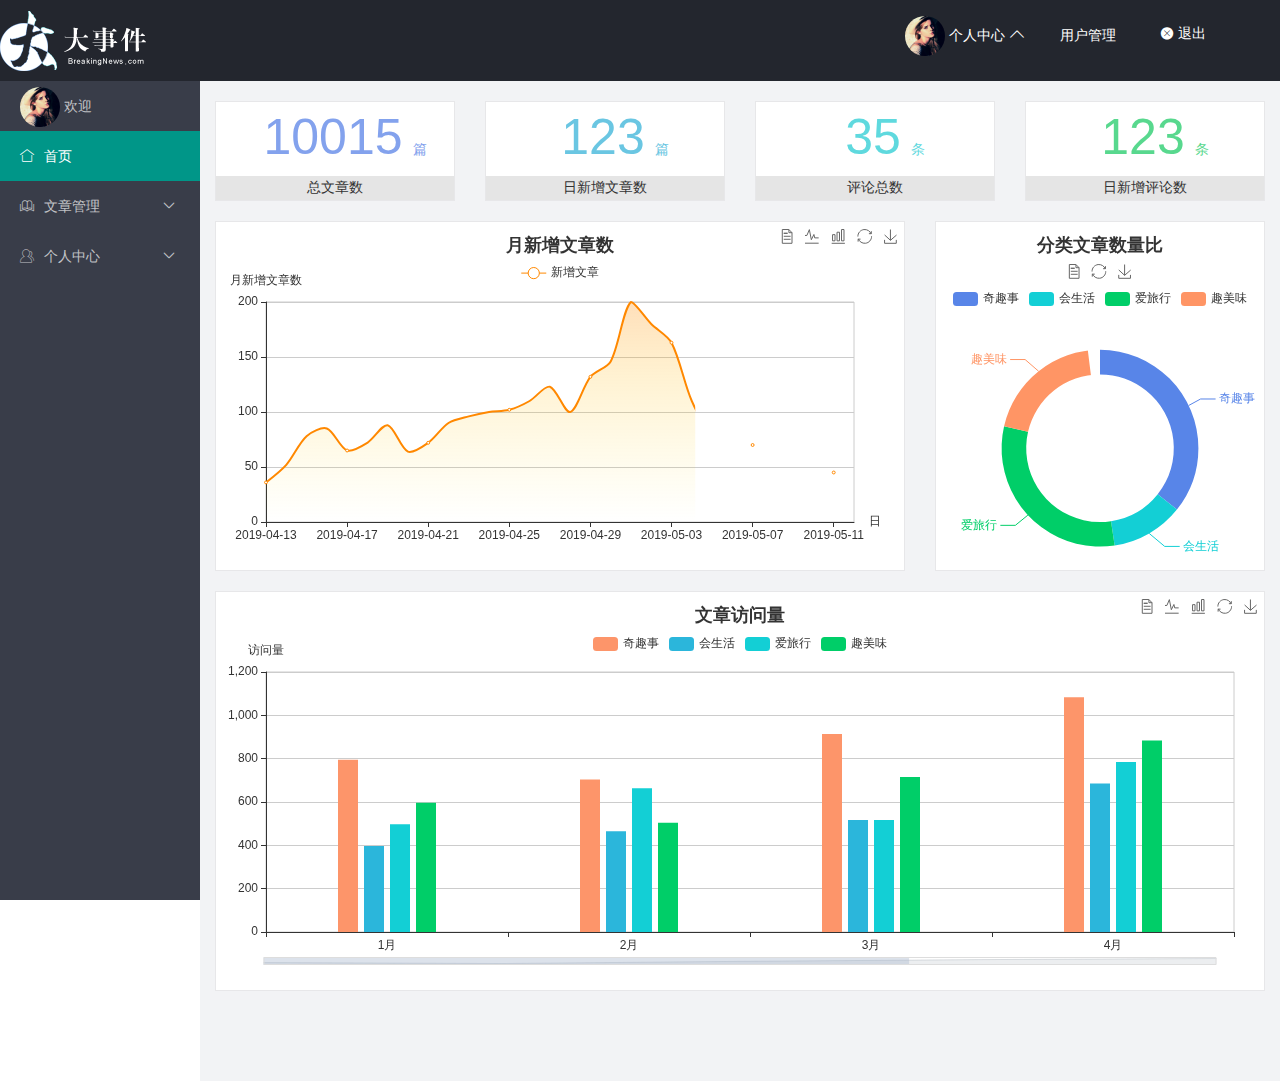
==== commit fa240410: "个人功能开发完成" ====
--- a/index.html
+++ b/index.html
@@ -8,6 +8,7 @@
   <title>Document</title>
   <script src="./assets/lib/jquery.js"></script>
   <link rel="stylesheet" href="./assets/lib/layui/css/layui.css">
+  <link rel="stylesheet" href="./assets/fonts/iconfont.css">
   <link rel="stylesheet" href="./assets/css/index.css">
   <script src="./assets/lib/layui/layui.js"></script>
 </head>
@@ -35,18 +36,18 @@
     </div>
   </div>
   <div class="side">
-    <ul class="layui-nav layui-nav-tree layui-nav-side" lay-filter="test">
+    <ul class="layui-nav layui-nav-tree layui-nav-side" lay-shrink="all">
       <!-- 侧边导航: <ul class="layui-nav layui-nav-tree layui-nav-side"> -->
       <li class="layui-nav-item">
         <a href="javascript:;"  style="background-color: #393D49 !important;">
           <img class="userimg" src="./assets/images/sample.jpg" alt="">
-          欢迎<span> username</span>
+          欢迎<span id="user"></span>
         </a>
       </li>
       <li class="layui-nav-item layui-this">
-        <a href="#"><i class="layui-icon layui-icon-home"></i>首页</a>
+        <a href="./home/dashboard.html" target="fm"><i class="layui-icon layui-icon-home"></i>首页</a>
       </li>
-      <li class="layui-nav-item layui-nav-itemed">
+      <li class="layui-nav-item">
         <a href="javascript:;"><i class="layui-icon layui-icon-read"></i>文章管理</a>
         <dl class="layui-nav-child">
           <dd><a href="javascript:;"><i class="layui-icon layui-icon-component"></i>文章类别</a></dd>
@@ -57,13 +58,15 @@
       <li class="layui-nav-item">
         <a href="javascript:;"><i class="layui-icon layui-icon-user"></i>个人中心</a>
         <dl class="layui-nav-child">
-          <dd><a href="javascript:;"><i class="layui-icon layui-icon-component"></i>基本资料</a></dd>
-          <dd><a href="javascript:;"><i class="layui-icon layui-icon-component"></i>更换头像</a></dd>
-          <dd><a href="javascript:;"><i class="layui-icon layui-icon-component"></i>重置密码</a></dd>
+          <dd><a href="./user/user_info.html" target="fm"><i class="layui-icon layui-icon-component"></i>基本资料</a></dd>
+          <dd><a href="./user/user_avatar.html" target="fm"><i class="layui-icon layui-icon-component"></i>更换头像</a></dd>
+          <dd><a href="./user/re_password.html" target="fm"><i class="layui-icon layui-icon-component"></i>重置密码</a></dd>
         </dl>
       </li>
-
     </ul>
+  </div>
+  <div class="layui-body">
+    <iframe name="fm" src="./home/dashboard.html"  frameborder="0"></iframe>
   </div>
 </body>
 <script src="./assets/js/baseAPI.js"></script>
--- a/assets/fonts/iconfont.css
+++ b/assets/fonts/iconfont.css
@@ -0,0 +1,37 @@
+@font-face {font-family: "iconfont";
+  src: url('iconfont.eot?t=1576139966484'); /* IE9 */
+  src: url('iconfont.eot?t=1576139966484#iefix') format('embedded-opentype'), /* IE6-IE8 */
+  url('[data-uri]') format('woff2'),
+  url('iconfont.woff?t=1576139966484') format('woff'),
+  url('iconfont.ttf?t=1576139966484') format('truetype'), /* chrome, firefox, opera, Safari, Android, iOS 4.2+ */
+  url('iconfont.svg?t=1576139966484#iconfont') format('svg'); /* iOS 4.1- */
+}
+
+.iconfont {
+  font-family: "iconfont" !important;
+  font-size: 16px;
+  font-style: normal;
+  -webkit-font-smoothing: antialiased;
+  -moz-osx-font-smoothing: grayscale;
+}
+
+.icon-home:before {
+  content: "\e6a9";
+}
+
+.icon-user:before {
+  content: "\e614";
+}
+
+.icon-pinglun:before {
+  content: "\e616";
+}
+
+.icon-tuichu:before {
+  content: "\e865";
+}
+
+.icon-16:before {
+  content: "\e615";
+}
+
--- a/assets/css/index.css
+++ b/assets/css/index.css
@@ -3,6 +3,10 @@
     top: -7px;
 }
 .nav{
+    position: fixed;
+    top: 0;
+    left: 0;
+    width: 100%;
     height: 81px;
     display: flex;
     justify-content: space-between;
@@ -47,4 +51,17 @@
 }
 .layui-nav-item i{
     margin-right: 10px;
+}
+.layui-body{
+    position:absolute;
+    z-index: -1;
+    /* overflow: hidden; */
+    margin-top: 81px;
+}
+iframe{
+    width: 100%;
+    height: 1000px;
+}
+a{
+    transition: none !important;
 }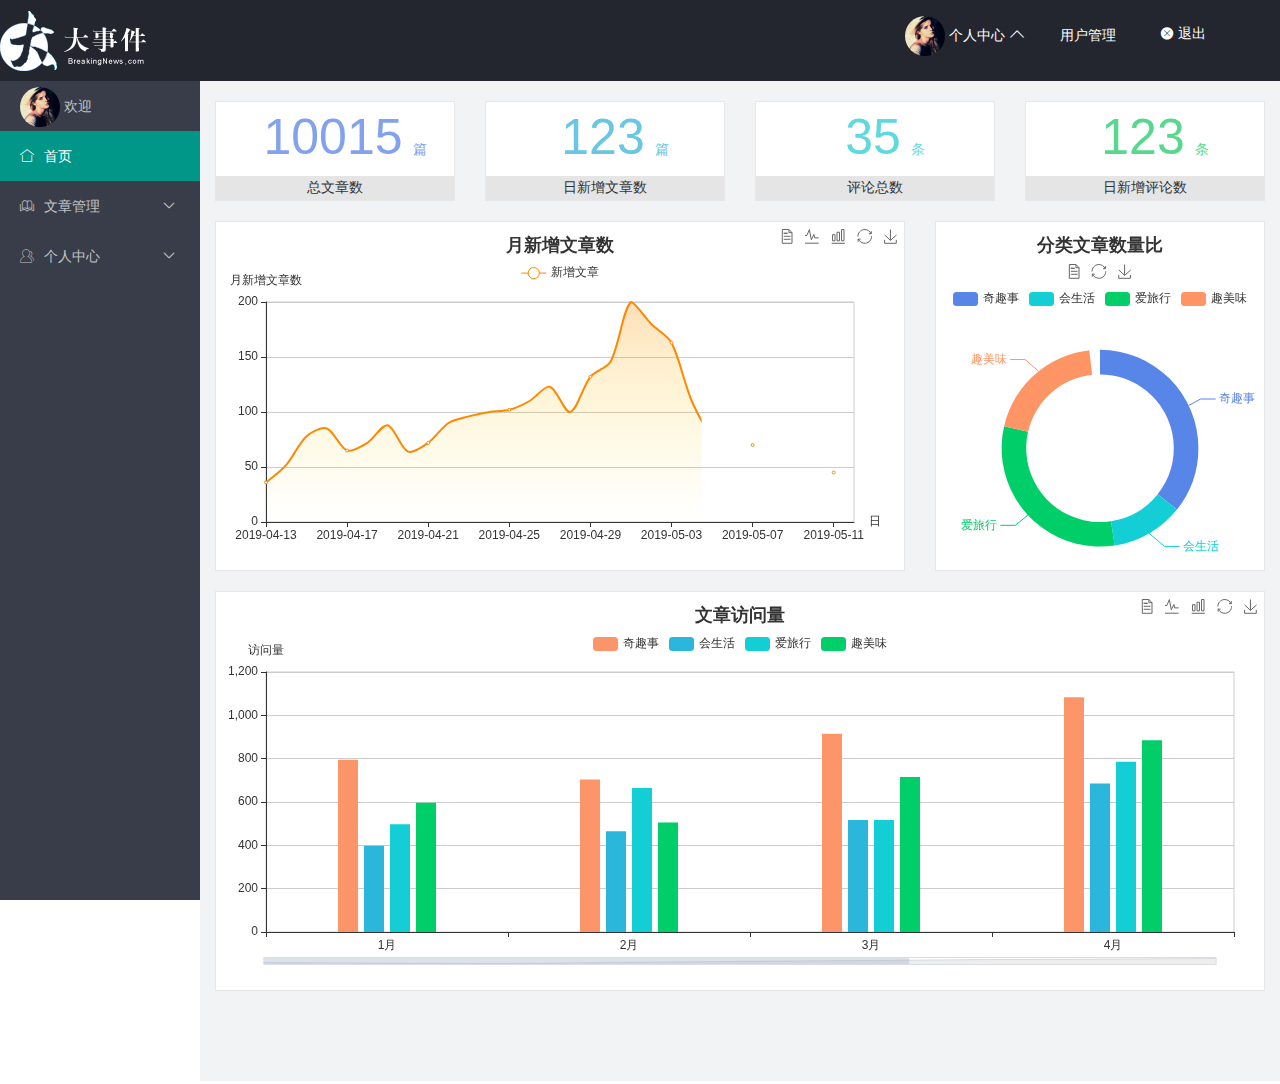
==== commit d4c490a8: "功能完全提交" ====
--- a/index.html
+++ b/index.html
@@ -50,9 +50,9 @@
       <li class="layui-nav-item">
         <a href="javascript:;"><i class="layui-icon layui-icon-read"></i>文章管理</a>
         <dl class="layui-nav-child">
-          <dd><a href="javascript:;"><i class="layui-icon layui-icon-component"></i>文章类别</a></dd>
-          <dd><a href="javascript:;"><i class="layui-icon layui-icon-component"></i>文章列表</a></dd>
-          <dd><a href="javascript:;"><i class="layui-icon layui-icon-component"></i>发布文章</a></dd>
+          <dd><a href="./art/art_cate.html" target="fm"><i class="layui-icon layui-icon-component"></i>文章类别</a></dd>
+          <dd><a href="./art/art_list.html" target="fm"><i class="layui-icon layui-icon-component"></i>文章列表</a></dd>
+          <dd><a href="./art/art_pub.html" target="fm"><i class="layui-icon layui-icon-component"></i>发布文章</a></dd>
         </dl>
       </li>
       <li class="layui-nav-item">
